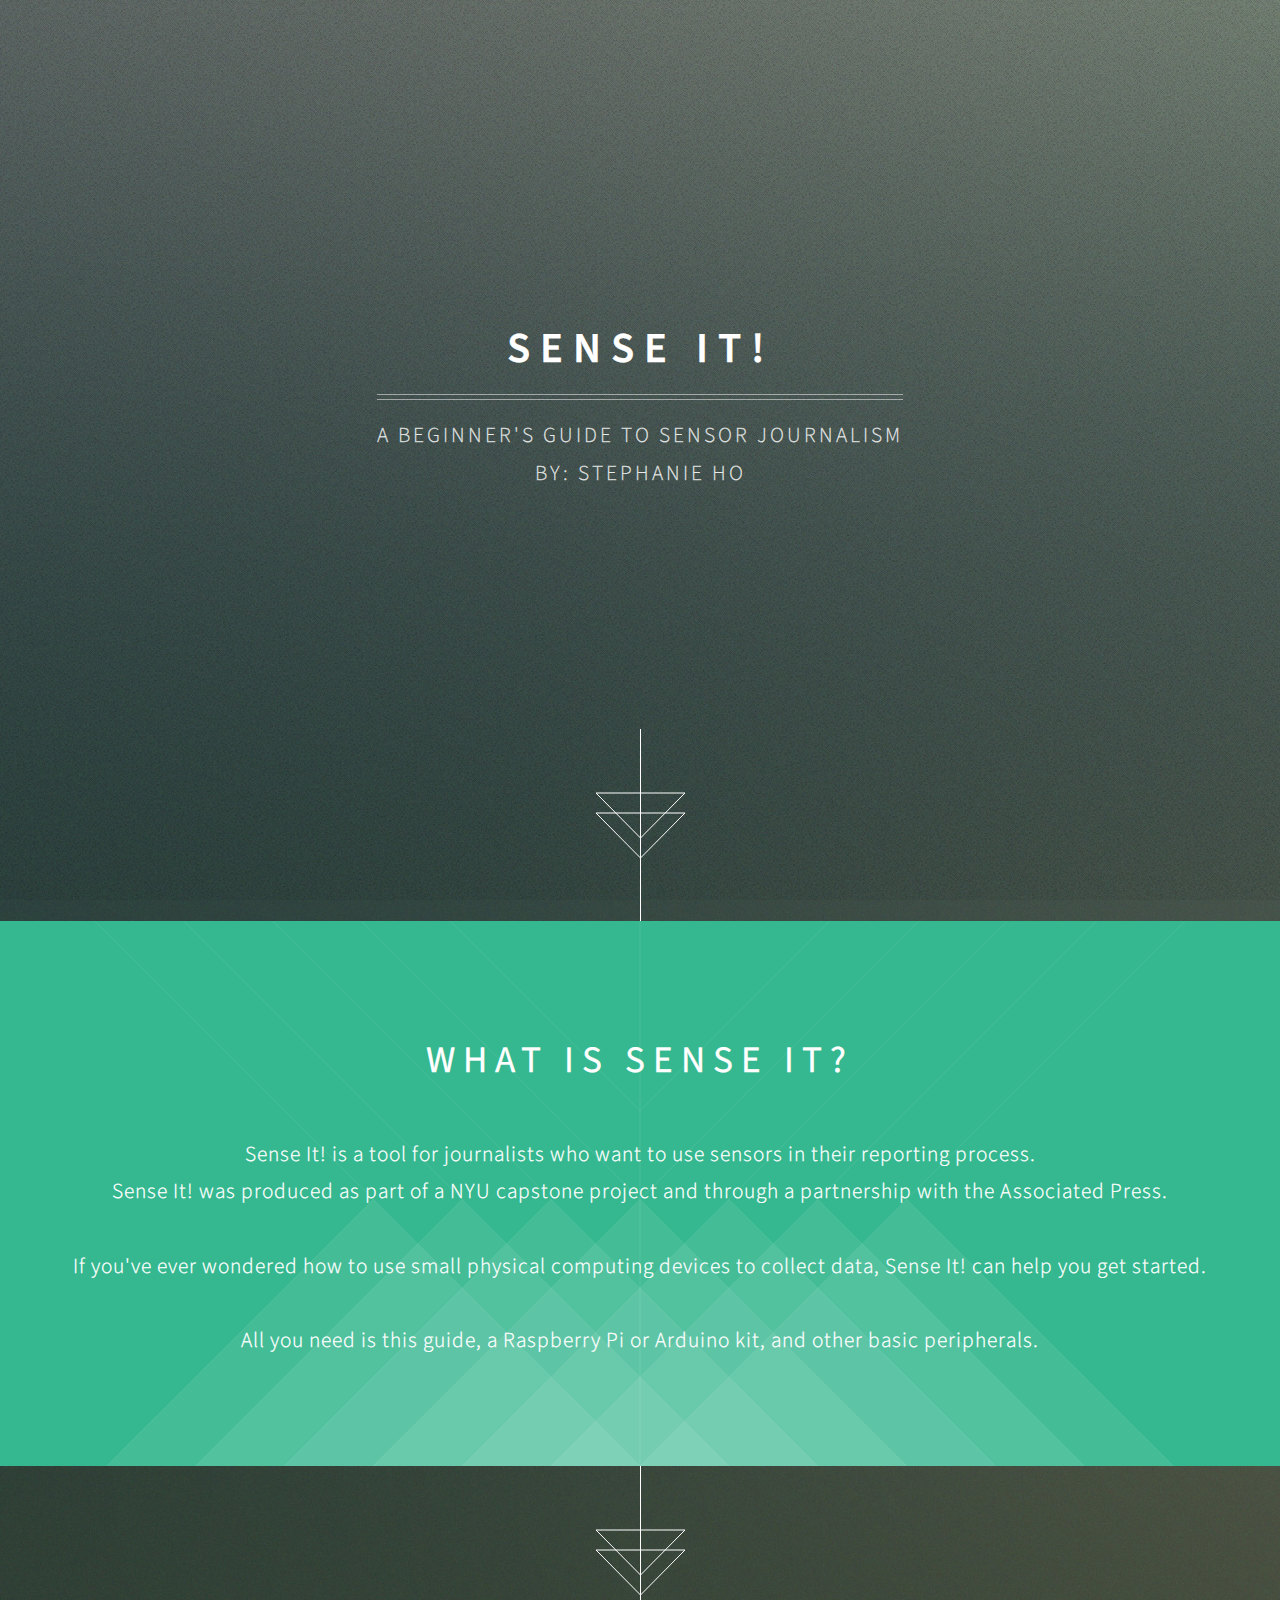
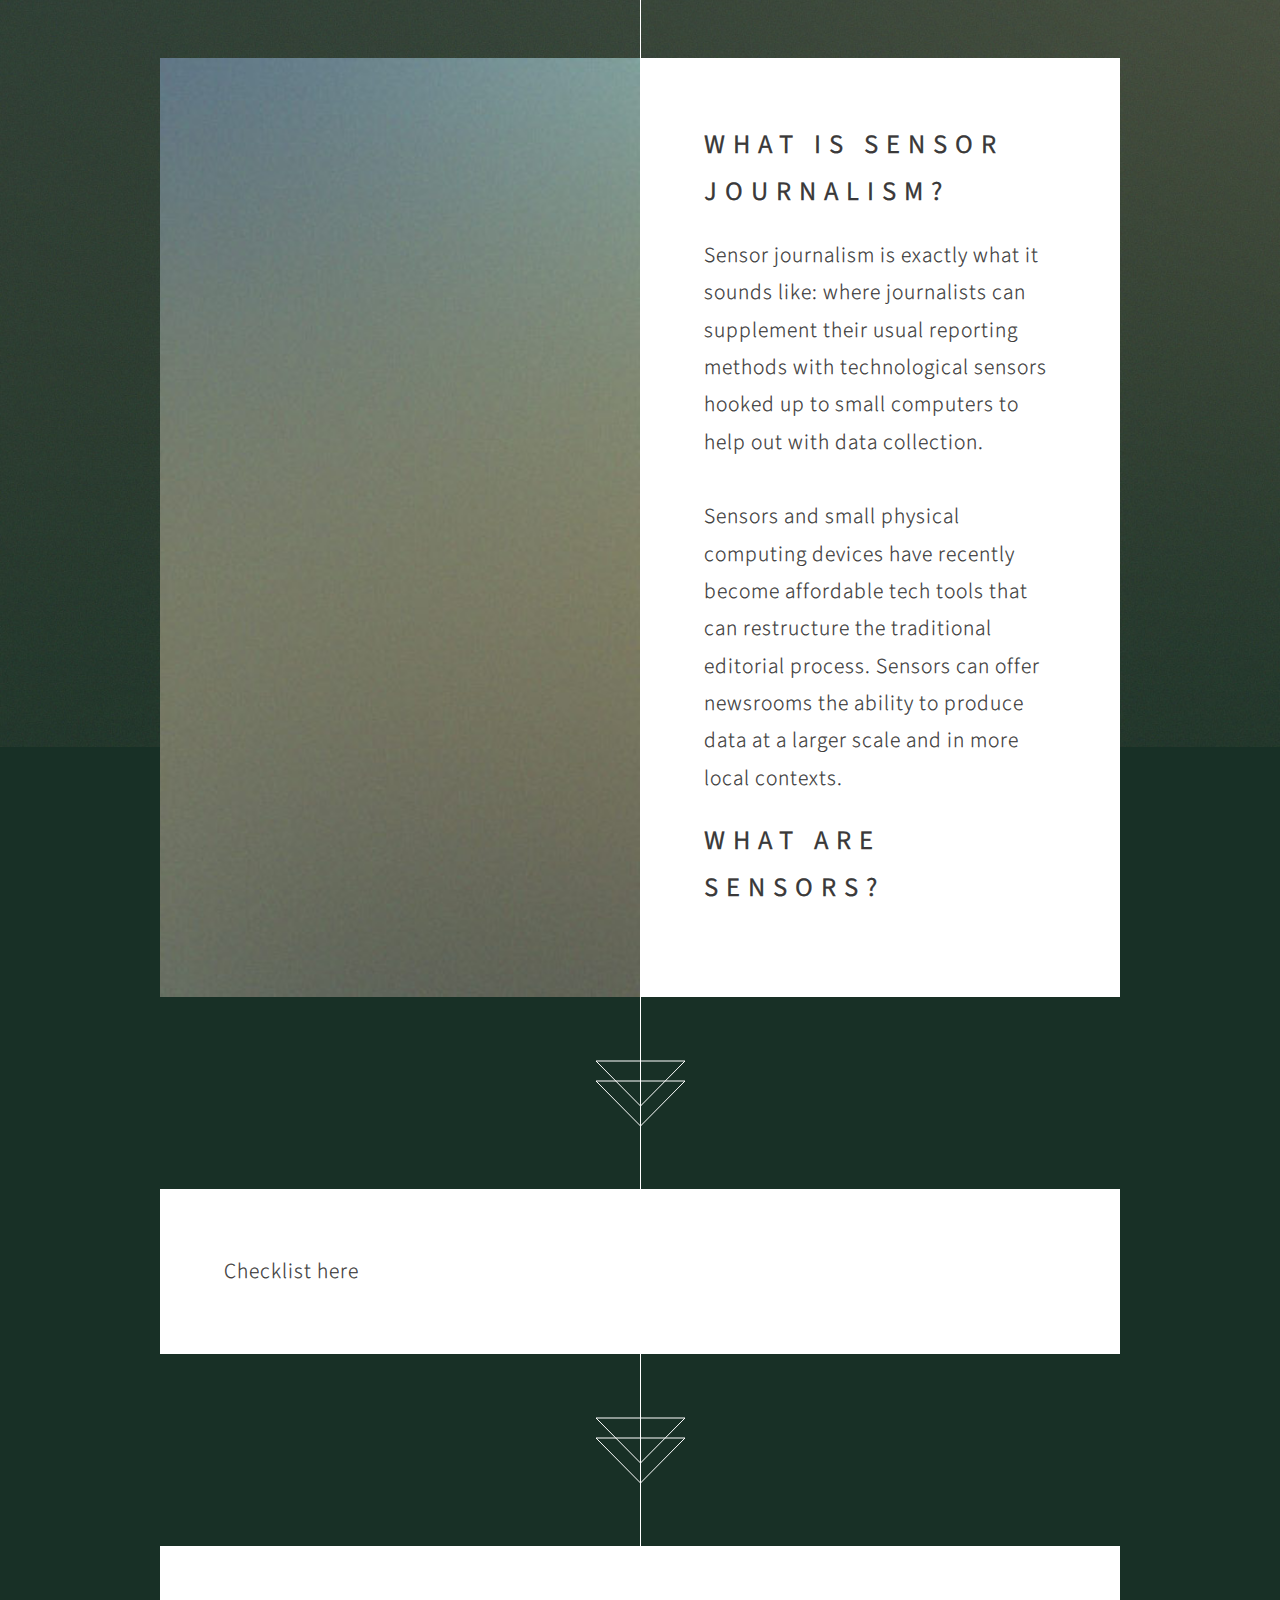
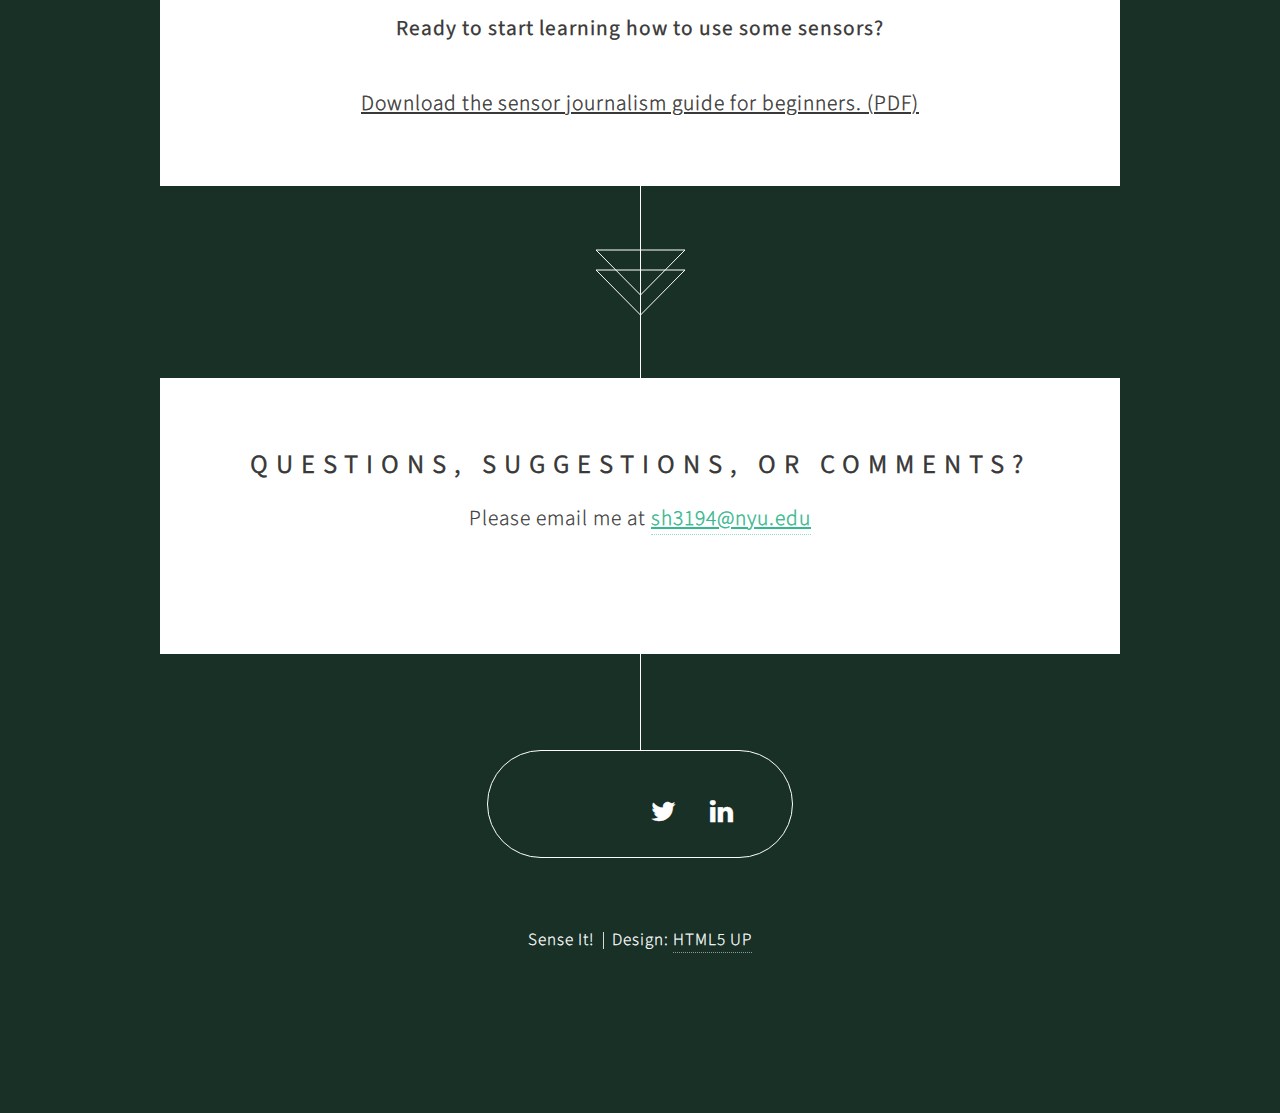
==== index.html @ c4f8ddb3 "reformatting" ====
<!DOCTYPE HTML>
<!--
	Overflow by HTML5 UP
	html5up.net | @ajlkn
	Free for personal and commercial use under the CCA 3.0 license (html5up.net/license)
-->
<html>
	<head>
		<title>Sense It!</title>
		<meta charset="utf-8" />
		<meta name="viewport" content="width=device-width, initial-scale=1" />
		<!--[if lte IE 8]><script src="assets/js/ie/html5shiv.js"></script><![endif]-->
		<link rel="stylesheet" href="assets/css/main.css" />
		<!--[if lte IE 8]><link rel="stylesheet" href="assets/css/ie8.css" /><![endif]-->
	</head>
	<body>

		<!-- Header -->
			<section id="header">
				<header>
					<h1>Sense It!</h1>
					<p>A beginner's guide to sensor journalism
						<br>
					by: Stephanie Ho</p>
				</header>
				<footer>
					<!-- <a href="#banner" class="button style2 scrolly-middle">SENSE IT.</a> -->
				</footer>
			</section>

		<!-- Banner -->
			<section id="banner">
				<header>
					<h2>What is Sense It?</h2>
				</header>
				<p>Sense It! is a tool for journalists who want to use sensors in their reporting process.
					<br>
				Sense It! was produced as part of a NYU capstone project and through a partnership with the Associated Press.
				<br><br>
				If you've ever wondered how to use small physical computing devices to collect data, Sense It! can help you get started.

				<br>
				<br>All you need is this guide, a Raspberry Pi or Arduino kit, and other basic peripherals.
				<br>
		</p>
			</section>

		<!-- sensor journalism overview -->
			<article id="first" class="container box style1 right">
				<a href="#" class="image fit"><img src="images/pic01.jpg" alt="" /></a>
				<div class="inner">
					<header>
						<h2>What is sensor journalism?</h2>
					</header>
					<p>Sensor journalism is exactly what it sounds like: where journalists can supplement their usual reporting methods with technological sensors hooked up to small computers to help out with data collection. <br>
						<br>

					Sensors and small physical computing devices have recently become affordable tech tools that can restructure the traditional editorial process. Sensors can offer newsrooms the ability to produce data at a larger scale and in more local contexts.
					<header>
						<h2>What are sensors?</h2>
					</header>


					</p>
				</div>
			</article>

			<article class="container box style3">
				Checklist here


			</article>
		<!-- Typeform quiz
			<article class="container box style3">
					<p><div class="typeform-widget" data-url="https://stephanieho2.typeform.com/to/NgLLbc" data-transparency="50" data-hide-headers=true data-hide-footer=true style="width: 100%; height: 500px;" > </div> <script> (function() { var qs,js,q,s,d=document, gi=d.getElementById, ce=d.createElement, gt=d.getElementsByTagName, id="typef_orm", b="https://embed.typeform.com/"; if(!gi.call(d,id)) { js=ce.call(d,"script"); js.id=id; js.src=b+"embed.js"; q=gt.call(d,"script")[0]; q.parentNode.insertBefore(js,q) } })() </script> <div style="font-family: Sans-Serif;font-size: 12px;color: #999;opacity: 0.5; padding-top: 5px;" > powered by <a href="https://www.typeform.com//?utm_campaign=NgLLbc&amp;utm_source=typeform.com-5136698-Basic&amp;utm_medium=typeform&amp;utm_content=typeform-embedded-poweredbytypeform&amp;utm_term=EN" style="color: #999" target="_blank">Typeform</a> </div></p>
				</div>
			</article> -->

		<!-- results -->

			<article class="container box style3">
				<section>
					<center>
					<b>Ready to start learning how to use some sensors?</b>
					<br>
					<br>
				<u>Download the sensor journalism guide for beginners. (PDF) </u></center>
			</section>

			</article>


		<!-- Portfolio 
			<article class="container box style2">
				<header>
					<h2>Magnis parturient</h2>
					<p>Justo phasellus et aenean dignissim<br />
					placerat cubilia purus lectus.</p>
				</header>
				<div class="inner gallery">
					<div class="row 0%">
						<div class="3u 12u(mobile)"><a href="images/fulls/01.jpg" class="image fit"><img src="images/thumbs/01.jpg" alt="" title="Ad infinitum" /></a></div>
						<div class="3u 12u(mobile)"><a href="images/fulls/02.jpg" class="image fit"><img src="images/thumbs/02.jpg" alt="" title="Dressed in Clarity" /></a></div>
						<div class="3u 12u(mobile)"><a href="images/fulls/03.jpg" class="image fit"><img src="images/thumbs/03.jpg" alt="" title="Raven" /></a></div>
						<div class="3u 12u(mobile)"><a href="images/fulls/04.jpg" class="image fit"><img src="images/thumbs/04.jpg" alt="" title="I'll have a cup of Disneyland, please" /></a></div>
					</div>
					<div class="row 0%">
						<div class="3u 12u(mobile)"><a href="images/fulls/05.jpg" class="image fit"><img src="images/thumbs/05.jpg" alt="" title="Cherish" /></a></div>
						<div class="3u 12u(mobile)"><a href="images/fulls/06.jpg" class="image fit"><img src="images/thumbs/06.jpg" alt="" title="Different." /></a></div>
						<div class="3u 12u(mobile)"><a href="images/fulls/07.jpg" class="image fit"><img src="images/thumbs/07.jpg" alt="" title="History was made here" /></a></div>
						<div class="3u 12u(mobile)"><a href="images/fulls/08.jpg" class="image fit"><img src="images/thumbs/08.jpg" alt="" title="People come and go and walk away" /></a></div>
					</div>
				</div>
			</article> -->

		<!-- Contact -->
			<article class="container box style3">
				<header>
					<h2>Questions, suggestions, or comments?</h2>
					<p>Please email me at <a href="mailto:sh3194@nyu.edu"><u>sh3194@nyu.edu</u></p>
				</header>
				<!-- <form method="post" action="#">
					<div class="row 50%">
						<div class="6u 12u$(mobile)"><input type="text" class="text" name="name" placeholder="Name" /></div>
						<div class="6u$ 12u$(mobile)"><input type="text" class="text" name="email" placeholder="Email" /></div>
						<div class="12u$">
							<textarea name="message" placeholder="Message"></textarea>
						</div>
						<div class="12u$">
							<ul class="actions">
								<li><input type="submit" value="Send Message" /></li>
							</ul>
						</div>
					</div>
				</form> -->
			</article>

		<!-- Generic -->
		<!--
			<article class="container box style3">
				<header>
					<h2>Generic Box</h2>
					<p>Just a generic box. Nothing to see here.</p>
				</header>
				<section>
					<header>
						<h3>Paragraph</h3>
						<p>This is a subtitle</p>
					</header>
					<p>Phasellus nisl nisl, varius id <sup>porttitor sed pellentesque</sup> ac orci. Pellentesque
					habitant <strong>strong</strong> tristique <b>bold</b> et netus <i>italic</i> malesuada <em>emphasized</em> ac turpis egestas. Morbi
					leo suscipit ut. Praesent <sub>id turpis vitae</sub> turpis pretium ultricies. Vestibulum sit
					amet risus elit.</p>
				</section>
				<section>
					<header>
						<h3>Blockquote</h3>
					</header>
					<blockquote>Fringilla nisl. Donec accumsan interdum nisi, quis tincidunt felis sagittis eget.
					tempus euismod. Vestibulum ante ipsum primis in faucibus.</blockquote>
				</section>
				<section>
					<header>
						<h3>Divider</h3>
					</header>
					<p>Donec consectetur <a href="#">vestibulum dolor et pulvinar</a>. Etiam vel felis enim, at viverra
					ligula. Ut porttitor sagittis lorem, quis eleifend nisi ornare vel. Praesent nec orci
					facilisis leo magna. Cras sit amet urna eros, id egestas urna. Quisque aliquam
					tempus euismod. Vestibulum ante ipsum primis in faucibus orci luctus et ultrices
					posuere cubilia.</p>
					<hr />
					<p>Donec consectetur vestibulum dolor et pulvinar. Etiam vel felis enim, at viverra
					ligula. Ut porttitor sagittis lorem, quis eleifend nisi ornare vel. Praesent nec orci
					facilisis leo magna. Cras sit amet urna eros, id egestas urna. Quisque aliquam
					tempus euismod. Vestibulum ante ipsum primis in faucibus orci luctus et ultrices
					posuere cubilia.</p>
				</section>
				<section>
					<header>
						<h3>Unordered List</h3>
					</header>
					<ul class="default">
						<li>Donec consectetur vestibulum dolor et pulvinar. Etiam vel felis enim, at viverra ligula. Ut porttitor sagittis lorem, quis eleifend nisi ornare vel.</li>
						<li>Donec consectetur vestibulum dolor et pulvinar. Etiam vel felis enim, at viverra ligula. Ut porttitor sagittis lorem, quis eleifend nisi ornare vel.</li>
						<li>Donec consectetur vestibulum dolor et pulvinar. Etiam vel felis enim, at viverra ligula. Ut porttitor sagittis lorem, quis eleifend nisi ornare vel.</li>
						<li>Donec consectetur vestibulum dolor et pulvinar. Etiam vel felis enim, at viverra ligula. Ut porttitor sagittis lorem, quis eleifend nisi ornare vel.</li>
					</ul>
				</section>
				<section>
					<header>
						<h3>Ordered List</h3>
					</header>
					<ol class="default">
						<li>Donec consectetur vestibulum dolor et pulvinar. Etiam vel felis enim, at viverra ligula. Ut porttitor sagittis lorem, quis eleifend nisi ornare vel.</li>
						<li>Donec consectetur vestibulum dolor et pulvinar. Etiam vel felis enim, at viverra ligula. Ut porttitor sagittis lorem, quis eleifend nisi ornare vel.</li>
						<li>Donec consectetur vestibulum dolor et pulvinar. Etiam vel felis enim, at viverra ligula. Ut porttitor sagittis lorem, quis eleifend nisi ornare vel.</li>
						<li>Donec consectetur vestibulum dolor et pulvinar. Etiam vel felis enim, at viverra ligula. Ut porttitor sagittis lorem, quis eleifend nisi ornare vel.</li>
					</ol>
				</section>
				<section>
					<header>
						<h3>Table</h3>
					</header>
					<div class="table-wrapper">
						<table class="default">
							<thead>
								<tr>
									<th>ID</th>
									<th>Name</th>
									<th>Description</th>
									<th>Price</th>
								</tr>
							</thead>
							<tbody>
								<tr>
									<td>45815</td>
									<td>Something</td>
									<td>Ut porttitor sagittis lorem quis nisi ornare.</td>
									<td>29.99</td>
								</tr>
								<tr>
									<td>24524</td>
									<td>Nothing</td>
									<td>Ut porttitor sagittis lorem quis nisi ornare.</td>
									<td>19.99</td>
								</tr>
								<tr>
									<td>45815</td>
									<td>Something</td>
									<td>Ut porttitor sagittis lorem quis nisi ornare.</td>
									<td>29.99</td>
								</tr>
								<tr>
									<td>24524</td>
									<td>Nothing</td>
									<td>Ut porttitor sagittis lorem quis nisi ornare.</td>
									<td>19.99</td>
								</tr>
							</tbody>
							<tfoot>
								<tr>
									<td colspan="3"></td>
									<td>100.00</td>
								</tr>
							</tfoot>
						</table>
					</div>
				</section>
				<section>
					<header>
						<h3>Form</h3>
					</header>
					<form method="post" action="#">
						<div class="row">
							<div class="6u">
								<input class="text" type="text" name="name" id="name" value="" placeholder="John Doe" />
							</div>
							<div class="6u">
								<input class="text" type="text" name="email" id="email" value="" placeholder="johndoe@domain.tld" />
							</div>
						</div>
						<div class="row">
							<div class="12u">
								<select name="department" id="department">
									<option value="">Choose a department</option>
									<option value="1">Manufacturing</option>
									<option value="2">Administration</option>
									<option value="3">Support</option>
								</select>
							</div>
						</div>
						<div class="row">
							<div class="12u">
								<input class="text" type="text" name="subject" id="subject" value="" placeholder="Enter your subject" />
							</div>
						</div>
						<div class="row">
							<div class="12u">
								<textarea name="message" id="message" placeholder="Enter your message"></textarea>
							</div>
						</div>
						<div class="row">
							<div class="12u">
								<ul class="actions">
									<li><input type="submit" value="Submit" /></li>
									<li><input type="reset" class="style3" value="Clear Form" /></li>
								</ul>
							</div>
						</div>
					</form>
				</section>
			</article>
		-->

		<section id="footer">
			<ul class="icons">
				<li><a href="twitter.com/realstephanieho" class="icon fa-twitter"><span class="label">Twitter</span></a></li>
				<li><a href="linkedin.com/in/stephho09" class="icon fa-linkedin"><span class="label">LinkedIn</span></a></li>
			</ul>
			<div class="copyright">
				<ul class="menu">
					<li>Sense It! </li><li>Design: <a href="http://html5up.net">HTML5 UP</a></li>
				</ul>
			</div>
		</section>

		<!-- Scripts -->
			<script src="assets/js/jquery.min.js"></script>
			<script src="assets/js/jquery.scrolly.min.js"></script>
			<script src="assets/js/jquery.poptrox.min.js"></script>
			<script src="assets/js/skel.min.js"></script>
			<script src="assets/js/util.js"></script>
			<!--[if lte IE 8]><script src="assets/js/ie/respond.min.js"></script><![endif]-->
			<script src="assets/js/main.js"></script>

	</body>
</html>
---- assets/css/main.css ----
@import url("https://fonts.googleapis.com/css?family=Source+Sans+Pro:300,300italic,400,600");
@import url("font-awesome.min.css");

/*
	Overflow by HTML5 UP
	html5up.net | @ajlkn
	Free for personal and commercial use under the CCA 3.0 license (html5up.net/license)
*/

/* Reset */

	html, body, div, span, applet, object, iframe, h1, h2, h3, h4, h5, h6, p, blockquote, pre, a, abbr, acronym, address, big, cite, code, del, dfn, em, img, ins, kbd, q, s, samp, small, strike, strong, sub, sup, tt, var, b, u, i, center, dl, dt, dd, ol, ul, li, fieldset, form, label, legend, table, caption, tbody, tfoot, thead, tr, th, td, article, aside, canvas, details, embed, figure, figcaption, footer, header, hgroup, menu, nav, output, ruby, section, summary, time, mark, audio, video {
		margin: 0;
		padding: 0;
		border: 0;
		font-size: 100%;
		font: inherit;
		vertical-align: baseline;
	}

	article, aside, details, figcaption, figure, footer, header, hgroup, menu, nav, section {
		display: block;
	}

	body {
		line-height: 1;
	}

	ol, ul {
		list-style: none;
	}

	blockquote, q {
		quotes: none;
	}

	blockquote:before, blockquote:after, q:before, q:after {
		content: '';
		content: none;
	}

	table {
		border-collapse: collapse;
		border-spacing: 0;
	}

	body {
		-webkit-text-size-adjust: none;
	}

/* Box Model */

	*, *:before, *:after {
		-moz-box-sizing: border-box;
		-webkit-box-sizing: border-box;
		box-sizing: border-box;
	}

/* Containers */

	.container {
		margin-left: auto;
		margin-right: auto;
	}

	.container.\31 25\25 {
		width: 100%;
		max-width: 1425px;
		min-width: 1140px;
	}

	.container.\37 5\25 {
		width: 855px;
	}

	.container.\35 0\25 {
		width: 570px;
	}

	.container.\32 5\25 {
		width: 285px;
	}

	.container {
		width: 1140px;
	}

	@media screen and (max-width: 1680px) {

		.container.\31 25\25 {
			width: 100%;
			max-width: 1200px;
			min-width: 960px;
		}

		.container.\37 5\25 {
			width: 720px;
		}

		.container.\35 0\25 {
			width: 480px;
		}

		.container.\32 5\25 {
			width: 240px;
		}

		.container {
			width: 960px;
		}

	}

	@media screen and (max-width: 1080px) {

		.container.\31 25\25 {
			width: 100%;
			max-width: 118.75%;
			min-width: 95%;
		}

		.container.\37 5\25 {
			width: 71.25%;
		}

		.container.\35 0\25 {
			width: 47.5%;
		}

		.container.\32 5\25 {
			width: 23.75%;
		}

		.container {
			width: 95%;
		}

	}

	@media screen and (max-width: 840px) {

		.container.\31 25\25 {
			width: 100%;
			max-width: 118.75%;
			min-width: 95%;
		}

		.container.\37 5\25 {
			width: 71.25%;
		}

		.container.\35 0\25 {
			width: 47.5%;
		}

		.container.\32 5\25 {
			width: 23.75%;
		}

		.container {
			width: 95%;
		}

	}

	@media screen and (max-width: 736px) {

		.container.\31 25\25 {
			width: 100%;
			max-width: 118.75%;
			min-width: 95%;
		}

		.container.\37 5\25 {
			width: 71.25%;
		}

		.container.\35 0\25 {
			width: 47.5%;
		}

		.container.\32 5\25 {
			width: 23.75%;
		}

		.container {
			width: 95% !important;
		}

	}

/* Grid */

	.row {
		border-bottom: solid 1px transparent;
		-moz-box-sizing: border-box;
		-webkit-box-sizing: border-box;
		box-sizing: border-box;
	}

	.row > * {
		float: left;
		-moz-box-sizing: border-box;
		-webkit-box-sizing: border-box;
		box-sizing: border-box;
	}

	.row:after, .row:before {
		content: '';
		display: block;
		clear: both;
		height: 0;
	}

	.row.uniform > * > :first-child {
		margin-top: 0;
	}

	.row.uniform > * > :last-child {
		margin-bottom: 0;
	}

	.row.\30 \25 > * {
		padding: 0px 0 0 0px;
	}

	.row.\30 \25 {
		margin: 0px 0 -1px 0px;
	}

	.row.uniform.\30 \25 > * {
		padding: 0px 0 0 0px;
	}

	.row.uniform.\30 \25 {
		margin: 0px 0 -1px 0px;
	}

	.row > * {
		padding: 40px 0 0 40px;
	}

	.row {
		margin: -40px 0 -1px -40px;
	}

	.row.uniform > * {
		padding: 40px 0 0 40px;
	}

	.row.uniform {
		margin: -40px 0 -1px -40px;
	}

	.row.\32 00\25 > * {
		padding: 80px 0 0 80px;
	}

	.row.\32 00\25 {
		margin: -80px 0 -1px -80px;
	}

	.row.uniform.\32 00\25 > * {
		padding: 80px 0 0 80px;
	}

	.row.uniform.\32 00\25 {
		margin: -80px 0 -1px -80px;
	}

	.row.\31 50\25 > * {
		padding: 60px 0 0 60px;
	}

	.row.\31 50\25 {
		margin: -60px 0 -1px -60px;
	}

	.row.uniform.\31 50\25 > * {
		padding: 60px 0 0 60px;
	}

	.row.uniform.\31 50\25 {
		margin: -60px 0 -1px -60px;
	}

	.row.\35 0\25 > * {
		padding: 20px 0 0 20px;
	}

	.row.\35 0\25 {
		margin: -20px 0 -1px -20px;
	}

	.row.uniform.\35 0\25 > * {
		padding: 20px 0 0 20px;
	}

	.row.uniform.\35 0\25 {
		margin: -20px 0 -1px -20px;
	}

	.row.\32 5\25 > * {
		padding: 10px 0 0 10px;
	}

	.row.\32 5\25 {
		margin: -10px 0 -1px -10px;
	}

	.row.uniform.\32 5\25 > * {
		padding: 10px 0 0 10px;
	}

	.row.uniform.\32 5\25 {
		margin: -10px 0 -1px -10px;
	}

	.\31 2u, .\31 2u\24 {
		width: 100%;
		clear: none;
		margin-left: 0;
	}

	.\31 1u, .\31 1u\24 {
		width: 91.6666666667%;
		clear: none;
		margin-left: 0;
	}

	.\31 0u, .\31 0u\24 {
		width: 83.3333333333%;
		clear: none;
		margin-left: 0;
	}

	.\39 u, .\39 u\24 {
		width: 75%;
		clear: none;
		margin-left: 0;
	}

	.\38 u, .\38 u\24 {
		width: 66.6666666667%;
		clear: none;
		margin-left: 0;
	}

	.\37 u, .\37 u\24 {
		width: 58.3333333333%;
		clear: none;
		margin-left: 0;
	}

	.\36 u, .\36 u\24 {
		width: 50%;
		clear: none;
		margin-left: 0;
	}

	.\35 u, .\35 u\24 {
		width: 41.6666666667%;
		clear: none;
		margin-left: 0;
	}

	.\34 u, .\34 u\24 {
		width: 33.3333333333%;
		clear: none;
		margin-left: 0;
	}

	.\33 u, .\33 u\24 {
		width: 25%;
		clear: none;
		margin-left: 0;
	}

	.\32 u, .\32 u\24 {
		width: 16.6666666667%;
		clear: none;
		margin-left: 0;
	}

	.\31 u, .\31 u\24 {
		width: 8.3333333333%;
		clear: none;
		margin-left: 0;
	}

	.\31 2u\24 + *,
	.\31 1u\24 + *,
	.\31 0u\24 + *,
	.\39 u\24 + *,
	.\38 u\24 + *,
	.\37 u\24 + *,
	.\36 u\24 + *,
	.\35 u\24 + *,
	.\34 u\24 + *,
	.\33 u\24 + *,
	.\32 u\24 + *,
	.\31 u\24 + * {
		clear: left;
	}

	.\-11u {
		margin-left: 91.66667%;
	}

	.\-10u {
		margin-left: 83.33333%;
	}

	.\-9u {
		margin-left: 75%;
	}

	.\-8u {
		margin-left: 66.66667%;
	}

	.\-7u {
		margin-left: 58.33333%;
	}

	.\-6u {
		margin-left: 50%;
	}

	.\-5u {
		margin-left: 41.66667%;
	}

	.\-4u {
		margin-left: 33.33333%;
	}

	.\-3u {
		margin-left: 25%;
	}

	.\-2u {
		margin-left: 16.66667%;
	}

	.\-1u {
		margin-left: 8.33333%;
	}

	@media screen and (max-width: 1680px) {

		.row > * {
			padding: 40px 0 0 40px;
		}

		.row {
			margin: -40px 0 -1px -40px;
		}

		.row.uniform > * {
			padding: 40px 0 0 40px;
		}

		.row.uniform {
			margin: -40px 0 -1px -40px;
		}

		.row.\32 00\25 > * {
			padding: 80px 0 0 80px;
		}

		.row.\32 00\25 {
			margin: -80px 0 -1px -80px;
		}

		.row.uniform.\32 00\25 > * {
			padding: 80px 0 0 80px;
		}

		.row.uniform.\32 00\25 {
			margin: -80px 0 -1px -80px;
		}

		.row.\31 50\25 > * {
			padding: 60px 0 0 60px;
		}

		.row.\31 50\25 {
			margin: -60px 0 -1px -60px;
		}

		.row.uniform.\31 50\25 > * {
			padding: 60px 0 0 60px;
		}

		.row.uniform.\31 50\25 {
			margin: -60px 0 -1px -60px;
		}

		.row.\35 0\25 > * {
			padding: 20px 0 0 20px;
		}

		.row.\35 0\25 {
			margin: -20px 0 -1px -20px;
		}

		.row.uniform.\35 0\25 > * {
			padding: 20px 0 0 20px;
		}

		.row.uniform.\35 0\25 {
			margin: -20px 0 -1px -20px;
		}

		.row.\32 5\25 > * {
			padding: 10px 0 0 10px;
		}

		.row.\32 5\25 {
			margin: -10px 0 -1px -10px;
		}

		.row.uniform.\32 5\25 > * {
			padding: 10px 0 0 10px;
		}

		.row.uniform.\32 5\25 {
			margin: -10px 0 -1px -10px;
		}

		.\31 2u\28wide\29, .\31 2u\24\28wide\29 {
			width: 100%;
			clear: none;
			margin-left: 0;
		}

		.\31 1u\28wide\29, .\31 1u\24\28wide\29 {
			width: 91.6666666667%;
			clear: none;
			margin-left: 0;
		}

		.\31 0u\28wide\29, .\31 0u\24\28wide\29 {
			width: 83.3333333333%;
			clear: none;
			margin-left: 0;
		}

		.\39 u\28wide\29, .\39 u\24\28wide\29 {
			width: 75%;
			clear: none;
			margin-left: 0;
		}

		.\38 u\28wide\29, .\38 u\24\28wide\29 {
			width: 66.6666666667%;
			clear: none;
			margin-left: 0;
		}

		.\37 u\28wide\29, .\37 u\24\28wide\29 {
			width: 58.3333333333%;
			clear: none;
			margin-left: 0;
		}

		.\36 u\28wide\29, .\36 u\24\28wide\29 {
			width: 50%;
			clear: none;
			margin-left: 0;
		}

		.\35 u\28wide\29, .\35 u\24\28wide\29 {
			width: 41.6666666667%;
			clear: none;
			margin-left: 0;
		}

		.\34 u\28wide\29, .\34 u\24\28wide\29 {
			width: 33.3333333333%;
			clear: none;
			margin-left: 0;
		}

		.\33 u\28wide\29, .\33 u\24\28wide\29 {
			width: 25%;
			clear: none;
			margin-left: 0;
		}

		.\32 u\28wide\29, .\32 u\24\28wide\29 {
			width: 16.6666666667%;
			clear: none;
			margin-left: 0;
		}

		.\31 u\28wide\29, .\31 u\24\28wide\29 {
			width: 8.3333333333%;
			clear: none;
			margin-left: 0;
		}

		.\31 2u\24\28wide\29 + *,
		.\31 1u\24\28wide\29 + *,
		.\31 0u\24\28wide\29 + *,
		.\39 u\24\28wide\29 + *,
		.\38 u\24\28wide\29 + *,
		.\37 u\24\28wide\29 + *,
		.\36 u\24\28wide\29 + *,
		.\35 u\24\28wide\29 + *,
		.\34 u\24\28wide\29 + *,
		.\33 u\24\28wide\29 + *,
		.\32 u\24\28wide\29 + *,
		.\31 u\24\28wide\29 + * {
			clear: left;
		}

		.\-11u\28wide\29 {
			margin-left: 91.66667%;
		}

		.\-10u\28wide\29 {
			margin-left: 83.33333%;
		}

		.\-9u\28wide\29 {
			margin-left: 75%;
		}

		.\-8u\28wide\29 {
			margin-left: 66.66667%;
		}

		.\-7u\28wide\29 {
			margin-left: 58.33333%;
		}

		.\-6u\28wide\29 {
			margin-left: 50%;
		}

		.\-5u\28wide\29 {
			margin-left: 41.66667%;
		}

		.\-4u\28wide\29 {
			margin-left: 33.33333%;
		}

		.\-3u\28wide\29 {
			margin-left: 25%;
		}

		.\-2u\28wide\29 {
			margin-left: 16.66667%;
		}

		.\-1u\28wide\29 {
			margin-left: 8.33333%;
		}

	}

	@media screen and (max-width: 1080px) {

		.row > * {
			padding: 40px 0 0 40px;
		}

		.row {
			margin: -40px 0 -1px -40px;
		}

		.row.uniform > * {
			padding: 40px 0 0 40px;
		}

		.row.uniform {
			margin: -40px 0 -1px -40px;
		}

		.row.\32 00\25 > * {
			padding: 80px 0 0 80px;
		}

		.row.\32 00\25 {
			margin: -80px 0 -1px -80px;
		}

		.row.uniform.\32 00\25 > * {
			padding: 80px 0 0 80px;
		}

		.row.uniform.\32 00\25 {
			margin: -80px 0 -1px -80px;
		}

		.row.\31 50\25 > * {
			padding: 60px 0 0 60px;
		}

		.row.\31 50\25 {
			margin: -60px 0 -1px -60px;
		}

		.row.uniform.\31 50\25 > * {
			padding: 60px 0 0 60px;
		}

		.row.uniform.\31 50\25 {
			margin: -60px 0 -1px -60px;
		}

		.row.\35 0\25 > * {
			padding: 20px 0 0 20px;
		}

		.row.\35 0\25 {
			margin: -20px 0 -1px -20px;
		}

		.row.uniform.\35 0\25 > * {
			padding: 20px 0 0 20px;
		}

		.row.uniform.\35 0\25 {
			margin: -20px 0 -1px -20px;
		}

		.row.\32 5\25 > * {
			padding: 10px 0 0 10px;
		}

		.row.\32 5\25 {
			margin: -10px 0 -1px -10px;
		}

		.row.uniform.\32 5\25 > * {
			padding: 10px 0 0 10px;
		}

		.row.uniform.\32 5\25 {
			margin: -10px 0 -1px -10px;
		}

		.\31 2u\28normal\29, .\31 2u\24\28normal\29 {
			width: 100%;
			clear: none;
			margin-left: 0;
		}

		.\31 1u\28normal\29, .\31 1u\24\28normal\29 {
			width: 91.6666666667%;
			clear: none;
			margin-left: 0;
		}

		.\31 0u\28normal\29, .\31 0u\24\28normal\29 {
			width: 83.3333333333%;
			clear: none;
			margin-left: 0;
		}

		.\39 u\28normal\29, .\39 u\24\28normal\29 {
			width: 75%;
			clear: none;
			margin-left: 0;
		}

		.\38 u\28normal\29, .\38 u\24\28normal\29 {
			width: 66.6666666667%;
			clear: none;
			margin-left: 0;
		}

		.\37 u\28normal\29, .\37 u\24\28normal\29 {
			width: 58.3333333333%;
			clear: none;
			margin-left: 0;
		}

		.\36 u\28normal\29, .\36 u\24\28normal\29 {
			width: 50%;
			clear: none;
			margin-left: 0;
		}

		.\35 u\28normal\29, .\35 u\24\28normal\29 {
			width: 41.6666666667%;
			clear: none;
			margin-left: 0;
		}

		.\34 u\28normal\29, .\34 u\24\28normal\29 {
			width: 33.3333333333%;
			clear: none;
			margin-left: 0;
		}

		.\33 u\28normal\29, .\33 u\24\28normal\29 {
			width: 25%;
			clear: none;
			margin-left: 0;
		}

		.\32 u\28normal\29, .\32 u\24\28normal\29 {
			width: 16.6666666667%;
			clear: none;
			margin-left: 0;
		}

		.\31 u\28normal\29, .\31 u\24\28normal\29 {
			width: 8.3333333333%;
			clear: none;
			margin-left: 0;
		}

		.\31 2u\24\28normal\29 + *,
		.\31 1u\24\28normal\29 + *,
		.\31 0u\24\28normal\29 + *,
		.\39 u\24\28normal\29 + *,
		.\38 u\24\28normal\29 + *,
		.\37 u\24\28normal\29 + *,
		.\36 u\24\28normal\29 + *,
		.\35 u\24\28normal\29 + *,
		.\34 u\24\28normal\29 + *,
		.\33 u\24\28normal\29 + *,
		.\32 u\24\28normal\29 + *,
		.\31 u\24\28normal\29 + * {
			clear: left;
		}

		.\-11u\28normal\29 {
			margin-left: 91.66667%;
		}

		.\-10u\28normal\29 {
			margin-left: 83.33333%;
		}

		.\-9u\28normal\29 {
			margin-left: 75%;
		}

		.\-8u\28normal\29 {
			margin-left: 66.66667%;
		}

		.\-7u\28normal\29 {
			margin-left: 58.33333%;
		}

		.\-6u\28normal\29 {
			margin-left: 50%;
		}

		.\-5u\28normal\29 {
			margin-left: 41.66667%;
		}

		.\-4u\28normal\29 {
			margin-left: 33.33333%;
		}

		.\-3u\28normal\29 {
			margin-left: 25%;
		}

		.\-2u\28normal\29 {
			margin-left: 16.66667%;
		}

		.\-1u\28normal\29 {
			margin-left: 8.33333%;
		}

	}

	@media screen and (max-width: 840px) {

		.row > * {
			padding: 30px 0 0 30px;
		}

		.row {
			margin: -30px 0 -1px -30px;
		}

		.row.uniform > * {
			padding: 30px 0 0 30px;
		}

		.row.uniform {
			margin: -30px 0 -1px -30px;
		}

		.row.\32 00\25 > * {
			padding: 60px 0 0 60px;
		}

		.row.\32 00\25 {
			margin: -60px 0 -1px -60px;
		}

		.row.uniform.\32 00\25 > * {
			padding: 60px 0 0 60px;
		}

		.row.uniform.\32 00\25 {
			margin: -60px 0 -1px -60px;
		}

		.row.\31 50\25 > * {
			padding: 45px 0 0 45px;
		}

		.row.\31 50\25 {
			margin: -45px 0 -1px -45px;
		}

		.row.uniform.\31 50\25 > * {
			padding: 45px 0 0 45px;
		}

		.row.uniform.\31 50\25 {
			margin: -45px 0 -1px -45px;
		}

		.row.\35 0\25 > * {
			padding: 15px 0 0 15px;
		}

		.row.\35 0\25 {
			margin: -15px 0 -1px -15px;
		}

		.row.uniform.\35 0\25 > * {
			padding: 15px 0 0 15px;
		}

		.row.uniform.\35 0\25 {
			margin: -15px 0 -1px -15px;
		}

		.row.\32 5\25 > * {
			padding: 7.5px 0 0 7.5px;
		}

		.row.\32 5\25 {
			margin: -7.5px 0 -1px -7.5px;
		}

		.row.uniform.\32 5\25 > * {
			padding: 7.5px 0 0 7.5px;
		}

		.row.uniform.\32 5\25 {
			margin: -7.5px 0 -1px -7.5px;
		}

		.\31 2u\28narrow\29, .\31 2u\24\28narrow\29 {
			width: 100%;
			clear: none;
			margin-left: 0;
		}

		.\31 1u\28narrow\29, .\31 1u\24\28narrow\29 {
			width: 91.6666666667%;
			clear: none;
			margin-left: 0;
		}

		.\31 0u\28narrow\29, .\31 0u\24\28narrow\29 {
			width: 83.3333333333%;
			clear: none;
			margin-left: 0;
		}

		.\39 u\28narrow\29, .\39 u\24\28narrow\29 {
			width: 75%;
			clear: none;
			margin-left: 0;
		}

		.\38 u\28narrow\29, .\38 u\24\28narrow\29 {
			width: 66.6666666667%;
			clear: none;
			margin-left: 0;
		}

		.\37 u\28narrow\29, .\37 u\24\28narrow\29 {
			width: 58.3333333333%;
			clear: none;
			margin-left: 0;
		}

		.\36 u\28narrow\29, .\36 u\24\28narrow\29 {
			width: 50%;
			clear: none;
			margin-left: 0;
		}

		.\35 u\28narrow\29, .\35 u\24\28narrow\29 {
			width: 41.6666666667%;
			clear: none;
			margin-left: 0;
		}

		.\34 u\28narrow\29, .\34 u\24\28narrow\29 {
			width: 33.3333333333%;
			clear: none;
			margin-left: 0;
		}

		.\33 u\28narrow\29, .\33 u\24\28narrow\29 {
			width: 25%;
			clear: none;
			margin-left: 0;
		}

		.\32 u\28narrow\29, .\32 u\24\28narrow\29 {
			width: 16.6666666667%;
			clear: none;
			margin-left: 0;
		}

		.\31 u\28narrow\29, .\31 u\24\28narrow\29 {
			width: 8.3333333333%;
			clear: none;
			margin-left: 0;
		}

		.\31 2u\24\28narrow\29 + *,
		.\31 1u\24\28narrow\29 + *,
		.\31 0u\24\28narrow\29 + *,
		.\39 u\24\28narrow\29 + *,
		.\38 u\24\28narrow\29 + *,
		.\37 u\24\28narrow\29 + *,
		.\36 u\24\28narrow\29 + *,
		.\35 u\24\28narrow\29 + *,
		.\34 u\24\28narrow\29 + *,
		.\33 u\24\28narrow\29 + *,
		.\32 u\24\28narrow\29 + *,
		.\31 u\24\28narrow\29 + * {
			clear: left;
		}

		.\-11u\28narrow\29 {
			margin-left: 91.66667%;
		}

		.\-10u\28narrow\29 {
			margin-left: 83.33333%;
		}

		.\-9u\28narrow\29 {
			margin-left: 75%;
		}

		.\-8u\28narrow\29 {
			margin-left: 66.66667%;
		}

		.\-7u\28narrow\29 {
			margin-left: 58.33333%;
		}

		.\-6u\28narrow\29 {
			margin-left: 50%;
		}

		.\-5u\28narrow\29 {
			margin-left: 41.66667%;
		}

		.\-4u\28narrow\29 {
			margin-left: 33.33333%;
		}

		.\-3u\28narrow\29 {
			margin-left: 25%;
		}

		.\-2u\28narrow\29 {
			margin-left: 16.66667%;
		}

		.\-1u\28narrow\29 {
			margin-left: 8.33333%;
		}

	}

	@media screen and (max-width: 736px) {

		.row > * {
			padding: 20px 0 0 20px;
		}

		.row {
			margin: -20px 0 -1px -20px;
		}

		.row.uniform > * {
			padding: 20px 0 0 20px;
		}

		.row.uniform {
			margin: -20px 0 -1px -20px;
		}

		.row.\32 00\25 > * {
			padding: 40px 0 0 40px;
		}

		.row.\32 00\25 {
			margin: -40px 0 -1px -40px;
		}

		.row.uniform.\32 00\25 > * {
			padding: 40px 0 0 40px;
		}

		.row.uniform.\32 00\25 {
			margin: -40px 0 -1px -40px;
		}

		.row.\31 50\25 > * {
			padding: 30px 0 0 30px;
		}

		.row.\31 50\25 {
			margin: -30px 0 -1px -30px;
		}

		.row.uniform.\31 50\25 > * {
			padding: 30px 0 0 30px;
		}

		.row.uniform.\31 50\25 {
			margin: -30px 0 -1px -30px;
		}

		.row.\35 0\25 > * {
			padding: 10px 0 0 10px;
		}

		.row.\35 0\25 {
			margin: -10px 0 -1px -10px;
		}

		.row.uniform.\35 0\25 > * {
			padding: 10px 0 0 10px;
		}

		.row.uniform.\35 0\25 {
			margin: -10px 0 -1px -10px;
		}

		.row.\32 5\25 > * {
			padding: 5px 0 0 5px;
		}

		.row.\32 5\25 {
			margin: -5px 0 -1px -5px;
		}

		.row.uniform.\32 5\25 > * {
			padding: 5px 0 0 5px;
		}

		.row.uniform.\32 5\25 {
			margin: -5px 0 -1px -5px;
		}

		.\31 2u\28mobile\29, .\31 2u\24\28mobile\29 {
			width: 100%;
			clear: none;
			margin-left: 0;
		}

		.\31 1u\28mobile\29, .\31 1u\24\28mobile\29 {
			width: 91.6666666667%;
			clear: none;
			margin-left: 0;
		}

		.\31 0u\28mobile\29, .\31 0u\24\28mobile\29 {
			width: 83.3333333333%;
			clear: none;
			margin-left: 0;
		}

		.\39 u\28mobile\29, .\39 u\24\28mobile\29 {
			width: 75%;
			clear: none;
			margin-left: 0;
		}

		.\38 u\28mobile\29, .\38 u\24\28mobile\29 {
			width: 66.6666666667%;
			clear: none;
			margin-left: 0;
		}

		.\37 u\28mobile\29, .\37 u\24\28mobile\29 {
			width: 58.3333333333%;
			clear: none;
			margin-left: 0;
		}

		.\36 u\28mobile\29, .\36 u\24\28mobile\29 {
			width: 50%;
			clear: none;
			margin-left: 0;
		}

		.\35 u\28mobile\29, .\35 u\24\28mobile\29 {
			width: 41.6666666667%;
			clear: none;
			margin-left: 0;
		}

		.\34 u\28mobile\29, .\34 u\24\28mobile\29 {
			width: 33.3333333333%;
			clear: none;
			margin-left: 0;
		}

		.\33 u\28mobile\29, .\33 u\24\28mobile\29 {
			width: 25%;
			clear: none;
			margin-left: 0;
		}

		.\32 u\28mobile\29, .\32 u\24\28mobile\29 {
			width: 16.6666666667%;
			clear: none;
			margin-left: 0;
		}

		.\31 u\28mobile\29, .\31 u\24\28mobile\29 {
			width: 8.3333333333%;
			clear: none;
			margin-left: 0;
		}

		.\31 2u\24\28mobile\29 + *,
		.\31 1u\24\28mobile\29 + *,
		.\31 0u\24\28mobile\29 + *,
		.\39 u\24\28mobile\29 + *,
		.\38 u\24\28mobile\29 + *,
		.\37 u\24\28mobile\29 + *,
		.\36 u\24\28mobile\29 + *,
		.\35 u\24\28mobile\29 + *,
		.\34 u\24\28mobile\29 + *,
		.\33 u\24\28mobile\29 + *,
		.\32 u\24\28mobile\29 + *,
		.\31 u\24\28mobile\29 + * {
			clear: left;
		}

		.\-11u\28mobile\29 {
			margin-left: 91.66667%;
		}

		.\-10u\28mobile\29 {
			margin-left: 83.33333%;
		}

		.\-9u\28mobile\29 {
			margin-left: 75%;
		}

		.\-8u\28mobile\29 {
			margin-left: 66.66667%;
		}

		.\-7u\28mobile\29 {
			margin-left: 58.33333%;
		}

		.\-6u\28mobile\29 {
			margin-left: 50%;
		}

		.\-5u\28mobile\29 {
			margin-left: 41.66667%;
		}

		.\-4u\28mobile\29 {
			margin-left: 33.33333%;
		}

		.\-3u\28mobile\29 {
			margin-left: 25%;
		}

		.\-2u\28mobile\29 {
			margin-left: 16.66667%;
		}

		.\-1u\28mobile\29 {
			margin-left: 8.33333%;
		}

	}

/* Basic */

	body {
		background-color: #183026;
		background-image: url("images/overlay.png"), url("../../images/bg.jpg");
		background-repeat: repeat, no-repeat;
		background-size: auto, cover;
		background-position: top left, center 0;
		background-attachment: fixed, fixed;
		font-family: 'Source Sans Pro', sans-serif;
		font-size: 18pt;
		line-height: 1.75em;
		font-weight: 300;
		letter-spacing: 1px;
		color: #3a3939;
		text-shadow: 0 0 0.5px rgba(58, 57, 57, 0.25);
		-webkit-text-stroke: 0.25px;
	}

		body.is-scroll {
			background-attachment: scroll, scroll;
			background-size: auto, 100% auto;
		}

		body.is-loading * {
			-moz-transition: none !important;
			-webkit-transition: none !important;
			-ms-transition: none !important;
			transition: none !important;
			-moz-animation: none !important;
			-webkit-animation: none !important;
			-ms-animation: none !important;
			animation: none !important;
		}

	input, textarea, select {
		font-family: 'Source Sans Pro', sans-serif;
		font-size: 18pt;
		line-height: 1.75em;
		font-weight: 300;
		letter-spacing: 1px;
		color: #3a3939;
		text-shadow: 0 0 0.5px rgba(58, 57, 57, 0.25);
		-webkit-text-stroke: 0.25px;
	}

	h1, h2, h3, h4, h5, h6 {
		font-weight: 400;
		text-transform: uppercase;
		line-height: 1.75em;
	}

	h1 a, h2 a, h3 a, h4 a, h5 a, h6 a {
		color: inherit;
		text-decoration: none;
	}

	h2 {
		font-size: 1.25em;
		letter-spacing: 8px;
	}

	h3 {
		font-size: 1em;
		letter-spacing: 5px;
	}

	strong, b {
		font-weight: 400;
	}

	em, i {
		font-style: italic;
	}

	a {
		-moz-transition: border-color 0.35s ease-in-out, color 0.35s ease-in-out;
		-webkit-transition: border-color 0.35s ease-in-out, color 0.35s ease-in-out;
		-ms-transition: border-color 0.35s ease-in-out, color 0.35s ease-in-out;
		transition: border-color 0.35s ease-in-out, color 0.35s ease-in-out;
		color: #35b88f;
		text-shadow: 0 0 0.5px rgba(53, 184, 143, 0.25);
		text-decoration: none;
		border-bottom: dotted 1px rgba(53, 184, 143, 0.5);
	}

		a:hover {
			border-bottom-color: rgba(53, 184, 143, 0);
		}

	sub {
		position: relative;
		top: 0.5em;
		font-size: 0.8em;
	}

	sup {
		position: relative;
		top: -0.5em;
		font-size: 0.8em;
	}

	hr {
		border: 0;
		border-top: solid 1px #dad9d9;
		margin: 2em 0 2em 0;
	}

	blockquote {
		border-left: solid 0.5em #eae9e9;
		padding: 1em 0 1em 2em;
		font-style: italic;
	}

	p, ul, ol, dl, table {
		margin-bottom: 1em;
	}

	header {
		margin-bottom: 1em;
	}

		header p {
			display: block;
			margin: 0.5em 0 0 0;
			padding: 0 0 1.5em 0;
		}

	/* footer {
		margin-top: 1em;
	}

	br.clear {
		clear: both;
	} */

/* Sections/Article */

	section, article {
		margin-bottom: 3em;
	}

	section > :last-child,
	article > :last-child,
	section:last-child,
	article:last-child {
		margin-bottom: 0;
	}

	.row > section, .row > article {
		margin-bottom: 0;
	}

/* Image */

	.image {
		display: inline-block;
		border: 0;
	}

		.image img {
			display: block;
			width: 100%;
		}

		.image.featured {
			display: block;
			width: 100%;
			margin: 0 0 2em 0;
		}

		.image.fit {
			display: block;
			width: 100%;
		}

		.image.left {
			float: left;
			margin: 0 2em 2em 0;
		}

		.image.centered {
			display: block;
			margin: 0 0 2em 0;
		}

			.image.centered img {
				margin: 0 auto;
				width: auto;
			}

/* List */

	ul.default {
		list-style: disc;
		padding-left: 1em;
	}

		ul.default li {
			padding-left: 1.5em;
			margin-top: 1.5em;
		}

			ul.default li:first-child {
				margin-top: 0;
			}

	ul.icons {
		cursor: default;
	}

		ul.icons li {
			display: inline-block;
		}

		ul.icons a {
			display: inline-block;
			width: 2.5em;
			height: 2.5em;
			line-height: 2.5em;
			text-align: center;
			border: 0;
		}

	ul.menu {
		cursor: default;
	}

		ul.menu li {
			display: inline-block;
			line-height: 1em;
			border-left: solid 1px #dad9d9;
			padding: 0 0 0 0.5em;
			margin: 0 0 0 0.5em;
		}

			ul.menu li:first-child {
				border-left: 0;
				padding-left: 0;
				margin-left: 0;
			}

	ul.actions {
		cursor: default;
	}

		ul.actions li {
			display: inline-block;
			margin: 0 0 0 0.5em;
		}

			ul.actions li:first-child {
				margin-left: 0;
			}

	ol.default {
		list-style: decimal;
		padding-left: 1.25em;
	}

		ol.default li {
			padding-left: 1.25em;
			margin-top: 1.5em;
		}

/* Form */

	form label {
		display: block;
		margin: 0 0 0.5em 0;
	}

	form input[type="text"],
	form input[type="email"],
	form input[type="password"],
	form select,
	form textarea {
		-moz-transition: background-color 0.35s ease-in-out;
		-webkit-transition: background-color 0.35s ease-in-out;
		-ms-transition: background-color 0.35s ease-in-out;
		transition: background-color 0.35s ease-in-out;
		-webkit-appearance: none;
		display: block;
		border: 0;
		background: #f1f1f1;
		width: 100%;
		padding: 0.75em;
	}

		form input[type="text"]:focus,
		form input[type="email"]:focus,
		form input[type="password"]:focus,
		form select:focus,
		form textarea:focus {
			background: #f8f8f8;
		}

	form input[type="text"],
	form input[type="email"],
	form input[type="password"],
	form select {
		line-height: 1em;
	}

	form textarea {
		min-height: 12em;
	}

	form .formerize-placeholder {
		color: #5a5959 !important;
	}

	form ::-webkit-input-placeholder {
		color: #5a5959 !important;
	}

	form :-moz-placeholder {
		color: #5a5959 !important;
	}

	form ::-moz-placeholder {
		color: #5a5959 !important;
	}

	form :-ms-input-placeholder {
		color: #5a5959 !important;
	}

	form ::-moz-focus-inner {
		border: 0;
	}

	form ul.actions {
		margin-bottom: 0;
		text-align: center;
	}

/* Table */

	.table-wrapper {
		width: 100%;
		overflow-x: auto;
		-webkit-overflow-scrolling: touch;
	}

	table {
		width: 100%;
	}

		table.default {
			width: 100%;
		}

			table.default tbody tr {
				border-top: solid 1px #eae9e9;
			}

				table.default tbody tr:first-child {
					border-top: 0;
				}

			table.default td {
				padding: 0.75em 1.25em 0.75em 1.25em;
			}

			table.default th {
				text-align: left;
				font-weight: 400;
				padding: 0.75em 1.25em 0.75em 1.25em;
			}

			table.default thead {
				background: #f5f5f5;
			}

/* Button */

	input[type="button"],
	input[type="submit"],
	input[type="reset"],
	button,
	.button {
		-moz-transition: background-color 0.35s ease-in-out, color 0.35s ease-in-out;
		-webkit-transition: background-color 0.35s ease-in-out, color 0.35s ease-in-out;
		-ms-transition: background-color 0.35s ease-in-out, color 0.35s ease-in-out;
		transition: background-color 0.35s ease-in-out, color 0.35s ease-in-out;
		-webkit-appearance: none;
		position: relative;
		display: inline-block;
		border: 0;
		background: #35b88f;
		color: #fff;
		text-shadow: 0 0 0.5px rgba(255, 255, 255, 0.25);
		cursor: pointer;
		text-decoration: none;
		outline: 0;
		padding: 1em 3em 1em 3em;
		text-align: center;
		border-radius: 3em;
		font-weight: 400;
	}

		input[type="button"]:hover,
		input[type="submit"]:hover,
		input[type="reset"]:hover,
		button:hover,
		.button:hover {
			background: #45c89f;
		}

		input[type="button"].style2,
		input[type="submit"].style2,
		input[type="reset"].style2,
		button.style2,
		.button.style2 {
			color: #3a3939;
			background: #fff;
			box-shadow: inset 0 0 0 1px #fff;
		}

			input[type="button"].style2:hover,
			input[type="submit"].style2:hover,
			input[type="reset"].style2:hover,
			button.style2:hover,
			.button.style2:hover {
				background: rgba(255, 255, 255, 0.1);
				color: #fff !important;
				text-shadow: 0 0 0.5px rgba(255, 255, 255, 0.25) !important;
			}

		input[type="button"].style3,
		input[type="submit"].style3,
		input[type="reset"].style3,
		button.style3,
		.button.style3 {
			background: none;
			color: #3a3939;
			box-shadow: inset 0 0 0 1px #dad9d9;
		}

			input[type="button"].style3:hover,
			input[type="submit"].style3:hover,
			input[type="reset"].style3:hover,
			button.style3:hover,
			.button.style3:hover {
				background: rgba(58, 57, 57, 0.025);
			}

/* Box */

	.box {
		position: relative;
		margin-top: 9em;
		margin-bottom: 0;
	}

		.box:after {
			content: '';
			display: block;
			position: absolute;
			top: -9em;
			left: 50%;
			height: 9em;
			border-left: solid 1px #fff;
		}

		.box:before {
			content: '';
			display: block;
			width: 90px;
			height: 66px;
			position: absolute;
			left: 50%;
			top: -4.5em;
			margin-left: -45px;
			margin-top: -33px;
			background: url("images/arrow.svg") no-repeat;
		}

		.box :last-child {
			margin-bottom: 0;
		}

		.box.style1 {
			background: #fff;
			padding: 3em;
		}

			.box.style1 .image {
				display: block;
				position: absolute;
				top: 0;
				width: 50%;
				height: 100%;
				background: #152E33;
				overflow: hidden;
			}

				.box.style1 .image img {
					position: absolute;
					top: 0;
					height: 100%;
					width: auto;
				}

			.box.style1 .inner > :last-child {
				margin: 0;
			}

			.box.style1.right .image {
				left: 0;
			}

				.box.style1.right .image img {
					right: 0;
				}

			.box.style1.right .inner {
				margin-left: 50%;
				padding-left: 3em;
			}

			.box.style1.left .image {
				right: 0;
			}

				.box.style1.left .image img {
					left: 0;
				}

			.box.style1.left .inner {
				margin-right: 50%;
				padding-right: 3em;
			}

		.box.style2 {
			text-align: center;
		}

			.box.style2 header {
				display: inline-block;
				background: #fff;
				padding: 2em 3em 2em 3em;
				margin: 0;
			}

				.box.style2 header p {
					padding: 0;
				}

			.box.style2 .inner {
				position: relative;
				padding: 40px 0 0px 0;
			}

				.box.style2 .inner:after {
					content: '';
					display: block;
					position: absolute;
					top: 0;
					left: 50%;
					height: 100%;
					border-left: solid 1px #fff;
				}

				.box.style2 .inner .row {
					position: relative;
				}

					.box.style2 .inner .row:before {
						content: '';
						display: block;
						position: absolute;
						top: 50%;
						left: 20px;
						width: calc(100% - 40px);
						border-bottom: solid 1px #fff;
					}

				.box.style2 .inner .image {
					position: relative;
					z-index: 1;
					padding: 20px;
				}

		.box.style3 {
			background: #fff;
			padding: 3em;
		}

			.box.style3 header {
				text-align: center;
			}

/* Icons */

	.icon {
		text-decoration: none;
	}

		.icon:before {
			display: inline-block;
			font-family: FontAwesome;
			font-size: 1.25em;
			text-decoration: none;
			font-style: normal;
			font-weight: normal;
			line-height: 1;
			-webkit-font-smoothing: antialiased;
			-moz-osx-font-smoothing: grayscale;
		}

		.icon > .label {
			display: none;
		}

/* Header */

	#header {
		position: relative;
		color: #fff;
		text-shadow: 0 0 0.5px rgba(255, 255, 255, 0.25);
		text-align: center;
		margin: 0;
		padding: 14em 0 14em 0;
		cursor: default;
	}

		#header header {
			display: inline-block;
			padding: 0 0 4.5em 0;
		}

			#header header h1 {
				font-weight: 600;
				font-size: 2em;
				letter-spacing: 10px;
			}

			#header header p {
				border-top: solid 1px rgba(255, 255, 255, 0.5);
				color: rgba(255, 255, 255, 0.75);
				text-shadow: 0 0 0.5px rgba(255, 255, 255, 0.1875);
				font-size: 1em;
				text-transform: uppercase;
				letter-spacing: 3px;
				padding: 0;
				margin-top: 0.35em;
			}

				#header header p:before {
					content: '';
					display: block;
					border-top: solid 1px rgba(255, 255, 255, 0.5);
					margin: 4px 0 0.8em 0;
				}

		#header footer {
			position: absolute;
			bottom: 9em;
			margin: 0;
			width: 100%;
		}

			#header footer:after {
				content: '';
				display: block;
				position: absolute;
				bottom: -9em;
				left: 50%;
				height: 9em;
				border-left: solid 1px #fff;
			}

			#header footer:before {
				content: '';
				display: block;
				width: 90px;
				height: 66px;
				position: absolute;
				left: 50%;
				bottom: -4.5em;
				margin-left: -45px;
				margin-bottom: -33px;
				background: url("images/arrow.svg") no-repeat;
			}

/* Banner */

	#banner {
		position: relative;
		color: #fff;
		text-shadow: 0 0 0.5px rgba(255, 255, 255, 0.25);
		text-align: center;
		background: #35b88f url("images/banner.svg") bottom center no-repeat;
		padding: 5em 0 5em 0;
		margin: 0;
		background-size: 125% auto;
	}

		#banner .button {
			color: #35b882;
			text-shadow: 0 0 0.5px rgba(53, 184, 130, 0.25);
		}

		#banner header {
			margin: 0 0 2em 0;
		}

			#banner header h2 {
				font-weight: 400;
				font-size: 1.75em;
				letter-spacing: 8px;
			}

		#banner p {
			margin: 0;
		}

		#banner footer {
			margin: 2em 0 0 0;
		}

		#banner a {
			color: inherit;
			border-bottom-color: rgba(255, 255, 255, 0.5);
		}

			#banner a:hover {
				border-bottom-color: rgba(255, 255, 255, 0);
			}

/* Footer */

	#footer {
		position: relative;
		color: #fff;
		text-shadow: 0 0 0.5px rgba(255, 255, 255, 0.25);
		text-align: center;
		margin: 4.5em 0 0 0;
	}

		#footer:after {
			content: '';
			display: block;
			position: absolute;
			top: -4.5em;
			left: 50%;
			height: 4.5em;
			border-left: solid 1px #fff;
		}

		#footer a {
			color: #fff;
			text-shadow: 0 0 0.5px rgba(255, 255, 255, 0.25);
			border-bottom-color: rgba(255, 255, 255, 0.5);
		}

			#footer a:hover {
				color: #35b88f;
				text-shadow: 0 0 0.5px rgba(69, 200, 159, 0.25);
				border-bottom-color: rgba(53, 184, 143, 0.5);
			}

		#footer .icons {
			padding: 0.75em 2em 0.75em 2em;
			border-radius: 3em;
			border: solid 1px #fff;
			display: inline-block;
			margin: 0 0 3em 0;
		}

		#footer .copyright {
			margin: 0 0 9em 0;
			font-size: 0.8em;
		}

/* Poptrox */

	.poptrox-popup {
		-moz-box-sizing: content-box;
		-webkit-box-sizing: content-box;
		-ms-box-sizing: content-box;
		box-sizing: content-box;
		background: #fff;
		padding-bottom: 3em;
	}

		.poptrox-popup .loader {
			width: 48px;
			height: 48px;
			background: url("images/loader.gif");
			position: absolute;
			top: 50%;
			left: 50%;
			margin: -24px 0 0 -24px;
		}

		.poptrox-popup .caption {
			position: absolute;
			bottom: 0;
			left: 0;
			background: #fff;
			width: 100%;
			height: 3em;
			line-height: 3em;
			text-align: center;
			cursor: default;
			z-index: 1;
		}

		.poptrox-popup .nav-next,
		.poptrox-popup .nav-previous {
			-moz-transition: opacity 0.5s ease-in-out;
			-webkit-transition: opacity 0.5s ease-in-out;
			-ms-transition: opacity 0.5s ease-in-out;
			transition: opacity 0.5s ease-in-out;
			position: absolute;
			top: 0;
			width: 50%;
			height: 100%;
			opacity: 0;
			cursor: pointer;
			background: rgba(0, 0, 0, 0.01);
			-webkit-tap-highlight-color: rgba(255, 255, 255, 0);
		}

			.poptrox-popup .nav-next:before,
			.poptrox-popup .nav-previous:before {
				content: '';
				position: absolute;
				width: 96px;
				height: 64px;
				background: url("images/poptrox-nav.svg");
				top: calc(50% - 1.5em);
				margin: -32px 0 0 0;
			}

		.poptrox-popup:hover .nav-next,
		.poptrox-popup:hover .nav-previous {
			opacity: 0.5;
		}

			.poptrox-popup:hover .nav-next:hover,
			.poptrox-popup:hover .nav-previous:hover {
				opacity: 1.0;
			}

		.poptrox-popup .nav-next {
			right: 0;
		}

			.poptrox-popup .nav-next:before {
				right: 0;
			}

		.poptrox-popup .nav-previous {
			left: 0;
		}

			.poptrox-popup .nav-previous:before {
				-moz-transform: scaleX(-1);
				-webkit-transform: scaleX(-1);
				-ms-transform: scaleX(-1);
				transform: scaleX(-1);
				left: 0;
				-ms-filter: "FlipH";
				filter: FlipH;
			}

		.poptrox-popup .closer {
			-moz-transition: opacity 0.5s ease-in-out;
			-webkit-transition: opacity 0.5s ease-in-out;
			-ms-transition: opacity 0.5s ease-in-out;
			transition: opacity 0.5s ease-in-out;
			position: absolute;
			top: 0;
			right: 0;
			width: 64px;
			height: 64px;
			text-indent: -9999px;
			z-index: 2;
			opacity: 0;
			-webkit-tap-highlight-color: rgba(255, 255, 255, 0);
		}

			.poptrox-popup .closer:before {
				-moz-transition: background-color 0.5s ease-in-out;
				-webkit-transition: background-color 0.5s ease-in-out;
				-ms-transition: background-color 0.5s ease-in-out;
				transition: background-color 0.5s ease-in-out;
				content: '';
				display: block;
				position: absolute;
				right: 16px;
				top: 16px;
				width: 40px;
				height: 40px;
				border-radius: 100%;
				box-shadow: inset 0 0 0 1px #fff;
				background: rgba(255, 255, 255, 0.1) url("images/poptrox-closer.svg") center center;
				color: #fff !important;
			}

		.poptrox-popup:hover .closer {
			opacity: 0.5;
		}

			.poptrox-popup:hover .closer:hover {
				opacity: 1.0;
			}

/* Wide */

	@media screen and (max-width: 1680px) {

		/* Basic */

			body, input, textarea, select {
				font-size: 16pt;
			}

	}

/* Normal */

	@media screen and (max-width: 1080px) {

		/* Banner */

			#banner {
				padding: 4em 0 4em 0;
				background-size: auto, 175% auto;
			}

	}

/* Narrow */

	@media screen and (max-width: 840px) {

		/* Basic */

			body {
				background-color: #203936;
				background-image: url("images/overlay.png"), url("../../images/bg-alt.jpg");
				background-repeat: repeat, no-repeat;
				background-size: auto, 100% auto;
				background-position: top left, top center;
				background-attachment: scroll, scroll;
				font-size: 14pt;
			}

			input, textarea, select {
				font-size: 14pt;
			}

			h1, h2, h3, h4, h5, h6 {
				line-height: 1.5em;
			}

			header p {
				margin: 0.25em 0 0 0;
				padding: 0 0 0.5em 0;
			}

		/* Box */

			.box {
				position: relative;
			}

				.box section {
					margin: 0 0 2em 0;
				}

				.box.style1 {
					padding: 2.5em 2em 2.5em 2em;
				}

					.box.style1.right .inner {
						padding-left: 2em;
					}

					.box.style1.left .inner {
						padding-right: 2em;
					}

				.box.style2 header {
					padding: 2em;
				}

				.box.style2 .inner {
					position: relative;
					padding: 30px 0 0 0;
				}

				.box.style3 {
					padding: 2.5em 2em 2.5em 2em;
				}

		/* Banner */

			#banner {
				padding: 3.5em;
				background-size: 200% auto;
			}

				#banner br {
					display: none;
				}

	}

/* Mobile */

	@media screen and (max-width: 736px) {

		/* Basic */

			* {
				text-shadow: none !important;
			}

			body, input, textarea, select {
				line-height: 1.5em;
				font-size: 12pt;
				letter-spacing: 0;
			}

			h2, h3, h4, h5, h6 {
				font-size: 1em;
			}

			h2 {
				font-size: 1.25em;
				letter-spacing: 4px;
			}

		/* List */

			ul.default li {
				padding-left: 0.5em;
			}

			ul.icons a {
				width: 2em;
				height: 2em;
				line-height: 2em;
			}

			ul.menu li {
				display: block;
				padding: 0;
				border: 0;
				margin: 1em 0 0 0;
			}

				ul.menu li:first-child {
					margin-top: 0;
				}

			ul.actions li {
				display: block;
				margin: 1em 0 0 0;
			}

				ul.actions li:first-child {
					margin-top: 0;
				}

			ol.default li {
				padding-left: 0.25em;
			}

		/* Button */

			input[type="button"],
			input[type="submit"],
			input[type="reset"],
			button,
			.button {
				padding: 0.75em 0 0.75em 0;
				width: 100%;
				max-width: 320px;
			}

		/* Box */

			.box {
				margin-top: 4.5em;
			}

				.box:after {
					top: -4.5em;
					height: 4.5em;
				}

				.box:before {
					width: 45px;
					height: 33px;
					top: -2.25em;
					margin-left: -22.5px;
					margin-top: -16.5px;
					background-size: 45px 33px;
				}

				.box.style1 {
					padding: 0;
					text-align: center;
				}

					.box.style1 .image {
						position: relative !important;
						left: 0 !important;
						width: 100% !important;
						height: auto !important;
					}

						.box.style1 .image img {
							position: relative;
							height: auto;
							width: 100%;
						}

					.box.style1 .inner {
						margin: 0 !important;
						padding: 2em 1.25em 2em 1.25em !important;
					}

				.box.style2 .inner .row:before {
					display: none;
				}

				.box.style2 .inner .image {
					padding: 0;
					max-width: 250px;
					margin: 0 auto 20px auto;
				}

				.box.style3 {
					padding: 2em 1.25em 2em 1.25em;
				}

		/* Header */

			#header {
				padding: 6em 0 6em 0;
			}

				#header header {
					padding-left: 2em;
					padding-right: 2em;
				}

					#header header h1 {
						font-size: 1.75em;
						letter-spacing: 6px;
					}

				#header footer {
					bottom: 4.5em;
					padding: 0 2em 0 2em;
				}

					#header footer:after {
						bottom: -4.5em;
						left: 50%;
						height: 4.5em;
					}

					#header footer:before {
						width: 45px;
						height: 33px;
						bottom: -2.25em;
						margin-left: -22.5px;
						margin-bottom: -16.5px;
						background-size: 45px 33px;
					}

		/* Banner */

			#banner {
				padding: 3em 2em 3em 2em;
				background-size: auto 150%;
			}

				#banner header {
					margin: 0 0 1em 0;
				}

					#banner header h2 {
						font-size: 1.5em;
						letter-spacing: 6px;
					}

		/* Footer */

			#footer .icons {
				padding: 0.5em 1.25em 0.5em 1.25em;
			}

			#footer .copyright {
				font-size: 1em;
				margin: 0 0 4em 0;
			}

		/* Poptrox */

			.poptrox-popup .nav-next,
			.poptrox-popup .nav-previous {
				opacity: 1.0;
			}

				.poptrox-popup .nav-next:before,
				.poptrox-popup .nav-previous:before {
					display: none;
				}

			.poptrox-popup .closer {
				opacity: 0.5;
			}

	}
---- assets/css/ie8.css ----
/*
	Overflow by HTML5 UP
	html5up.net | @ajlkn
	Free for personal and commercial use under the CCA 3.0 license (html5up.net/license)
*/

/* Basic */

	body {
		background-image: url("../../images/bg.jpg");
		background-repeat: no-repeat;
		background-size: cover;
		background-position: auto;
		background-attachment: scroll;
		-ms-behavior: url("assets/js/ie/backgroundsize.min.htc");
	}

/* Section/Article */

	section > .last-child,
	article > .last-child,
	section.last-child,
	article.last-child {
		margin-bottom: 0;
	}

/* Button */

	input[type="button"],
	input[type="submit"],
	input[type="reset"],
	button,
	.button {
		position: relative;
		-ms-behavior: url("assets/js/ie/PIE.htc");
	}

		input[type="button"].style2:hover,
		input[type="submit"].style2:hover,
		input[type="reset"].style2:hover,
		button.style2:hover,
		.button.style2:hover {
			color: #35b88f !important;
		}

		input[type="button"].style3,
		input[type="submit"].style3,
		input[type="reset"].style3,
		button.style3,
		.button.style3 {
			background: #fefefe;
			border: solid 1px #dad9d9;
		}

/* Footer */

	#footer .icons {
		position: relative;
		-ms-behavior: url("assets/js/ie/PIE.htc");
	}

/* Header */

	#header header p {
		border-top: solid 1px #888;
	}
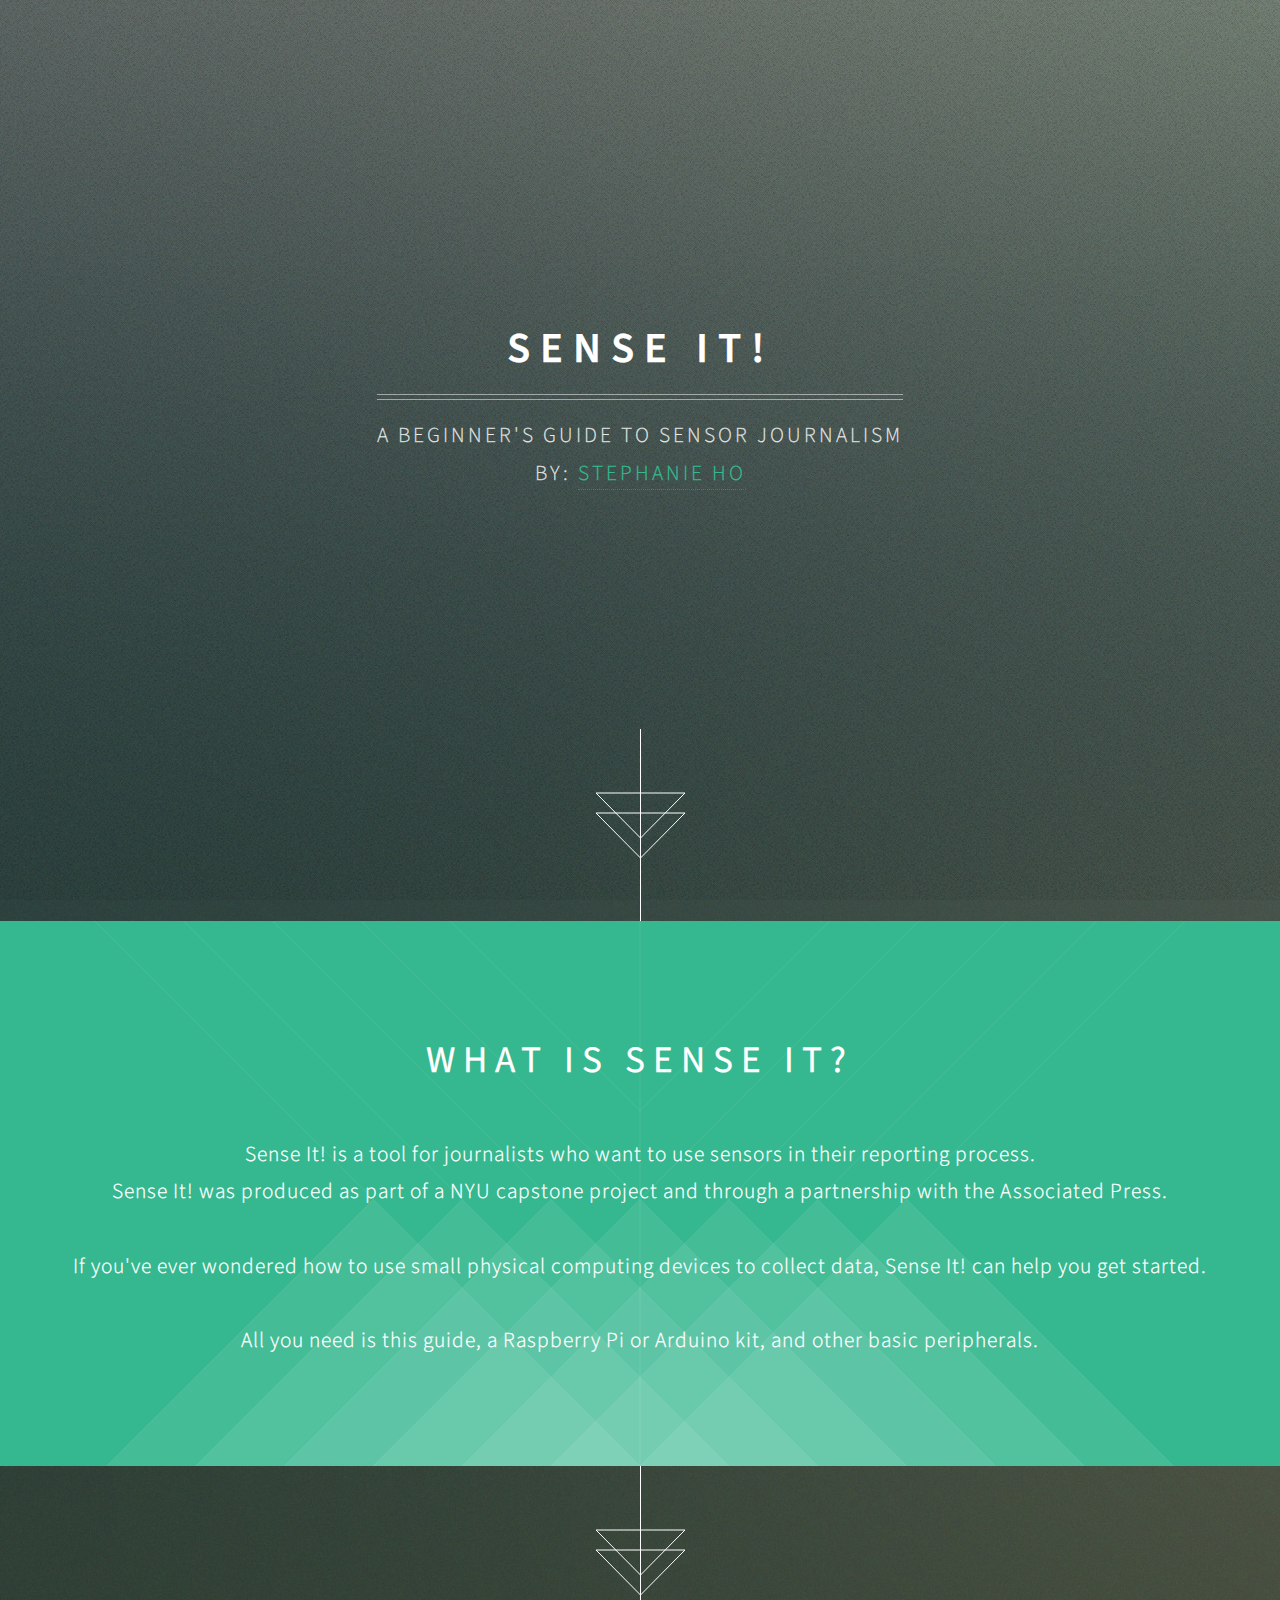
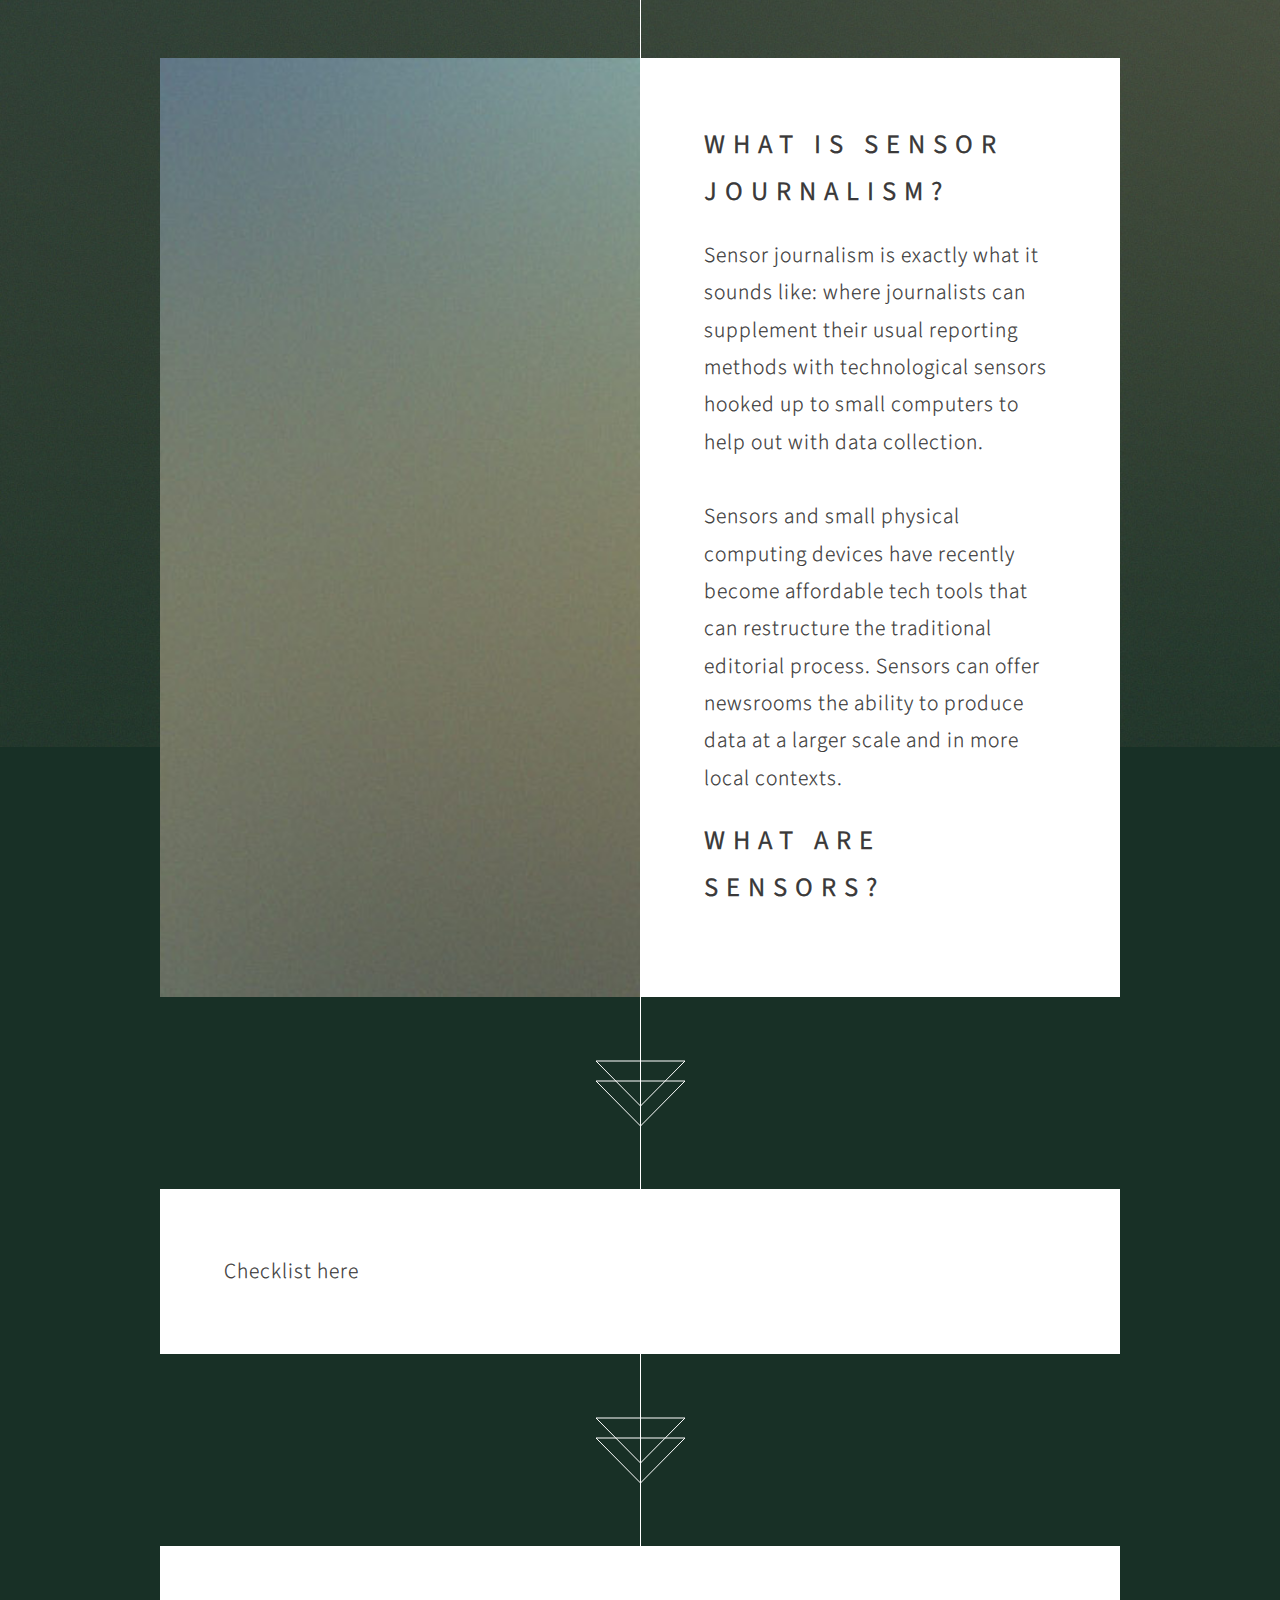
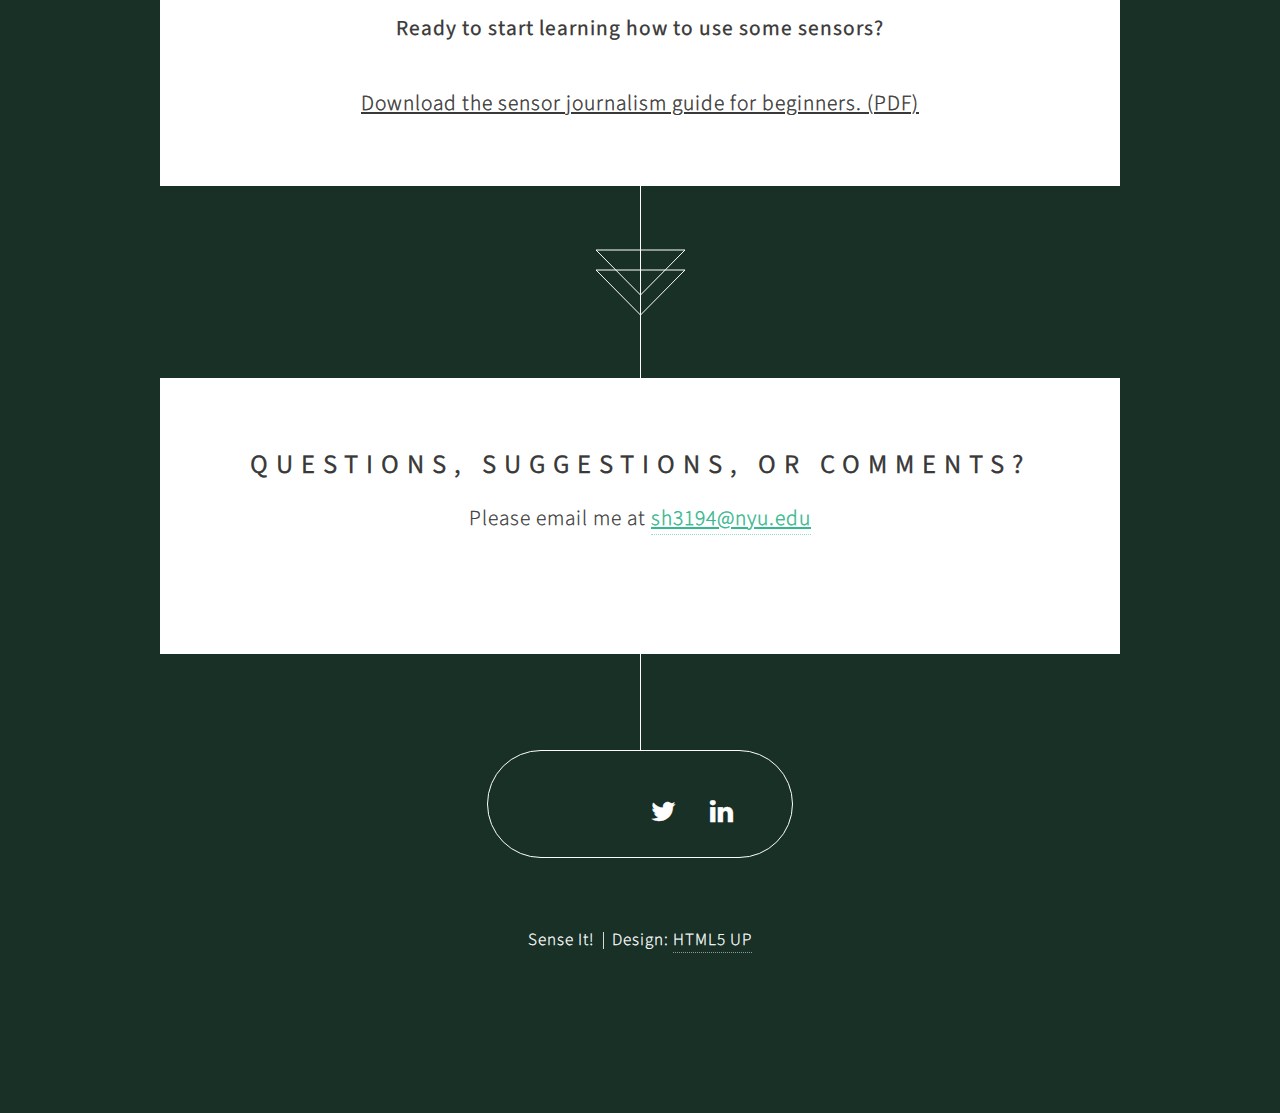
==== commit c850514f: "more edits" ====
--- a/index.html
+++ b/index.html
@@ -21,7 +21,7 @@
 					<h1>Sense It!</h1>
 					<p>A beginner's guide to sensor journalism
 						<br>
-					by: Stephanie Ho</p>
+					by: <a href="about.html">Stephanie Ho</a></p>
 				</header>
 				<footer>
 					<!-- <a href="#banner" class="button style2 scrolly-middle">SENSE IT.</a> -->
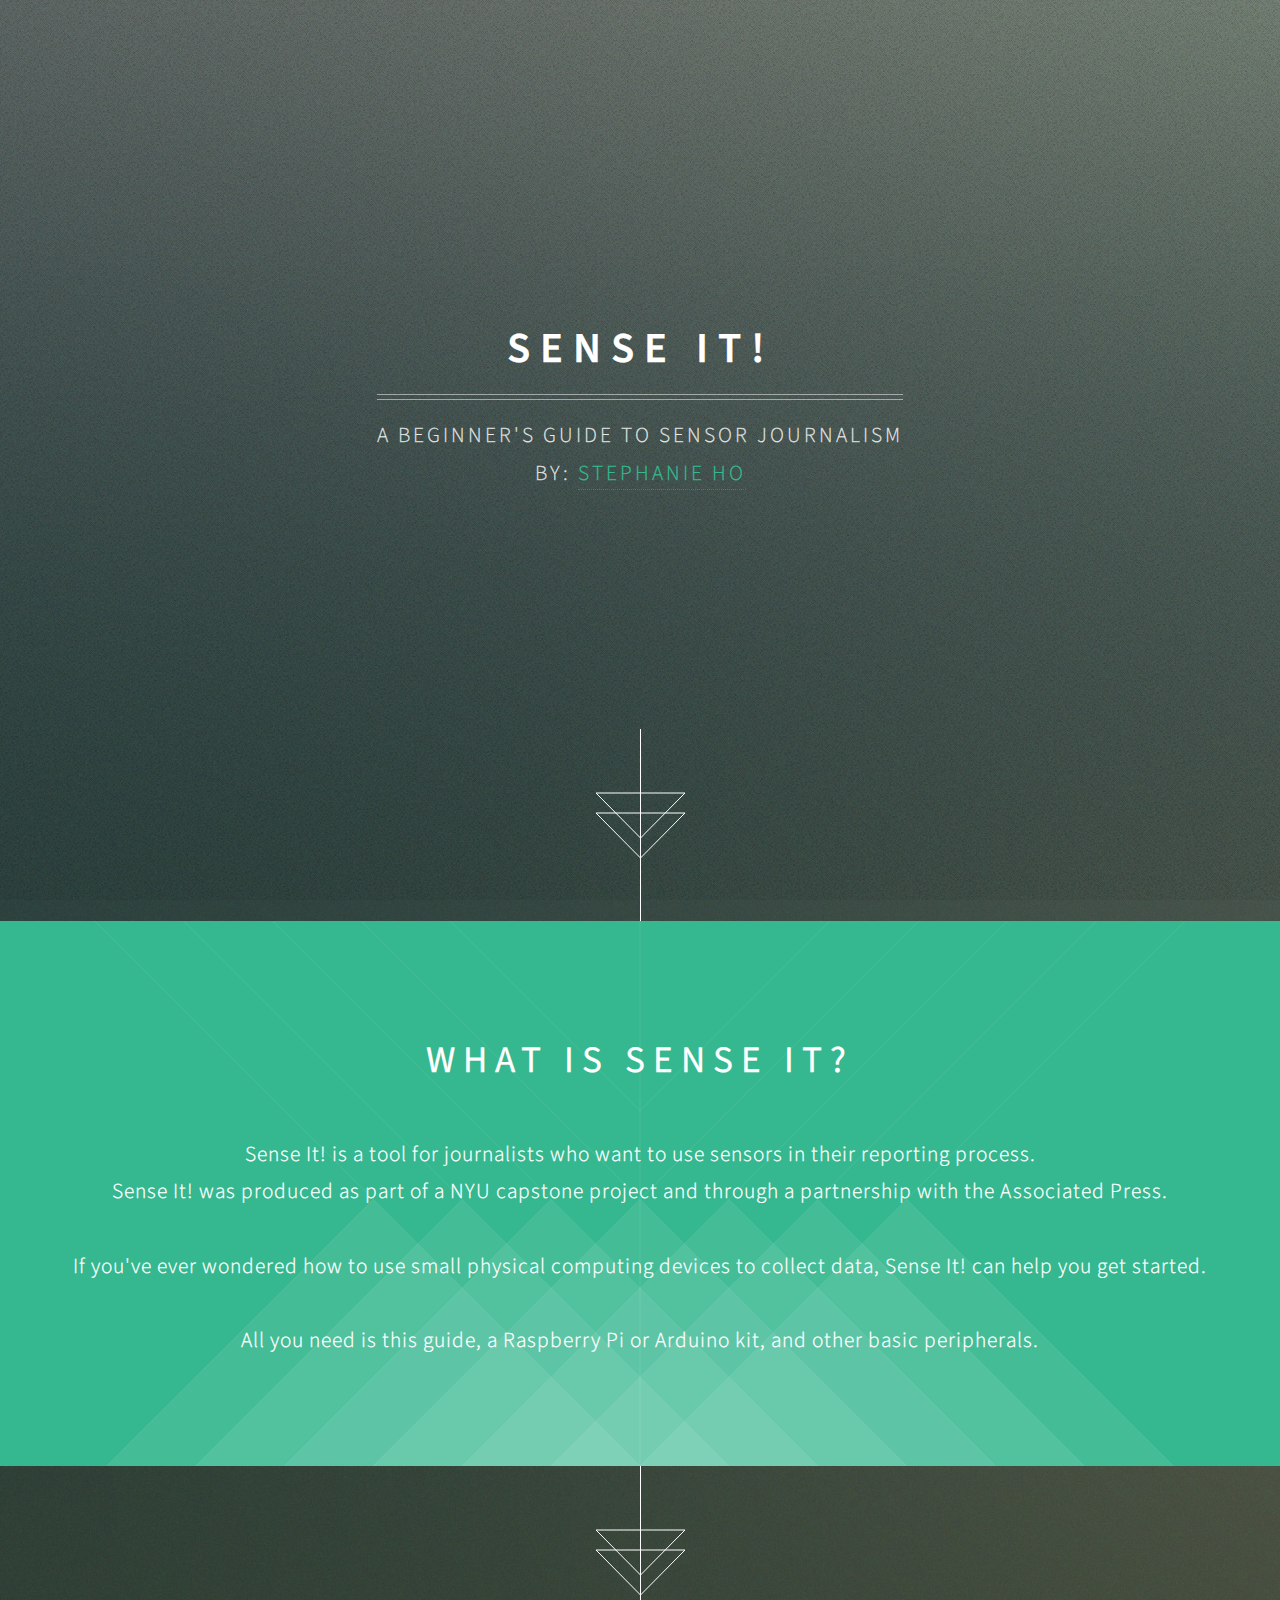
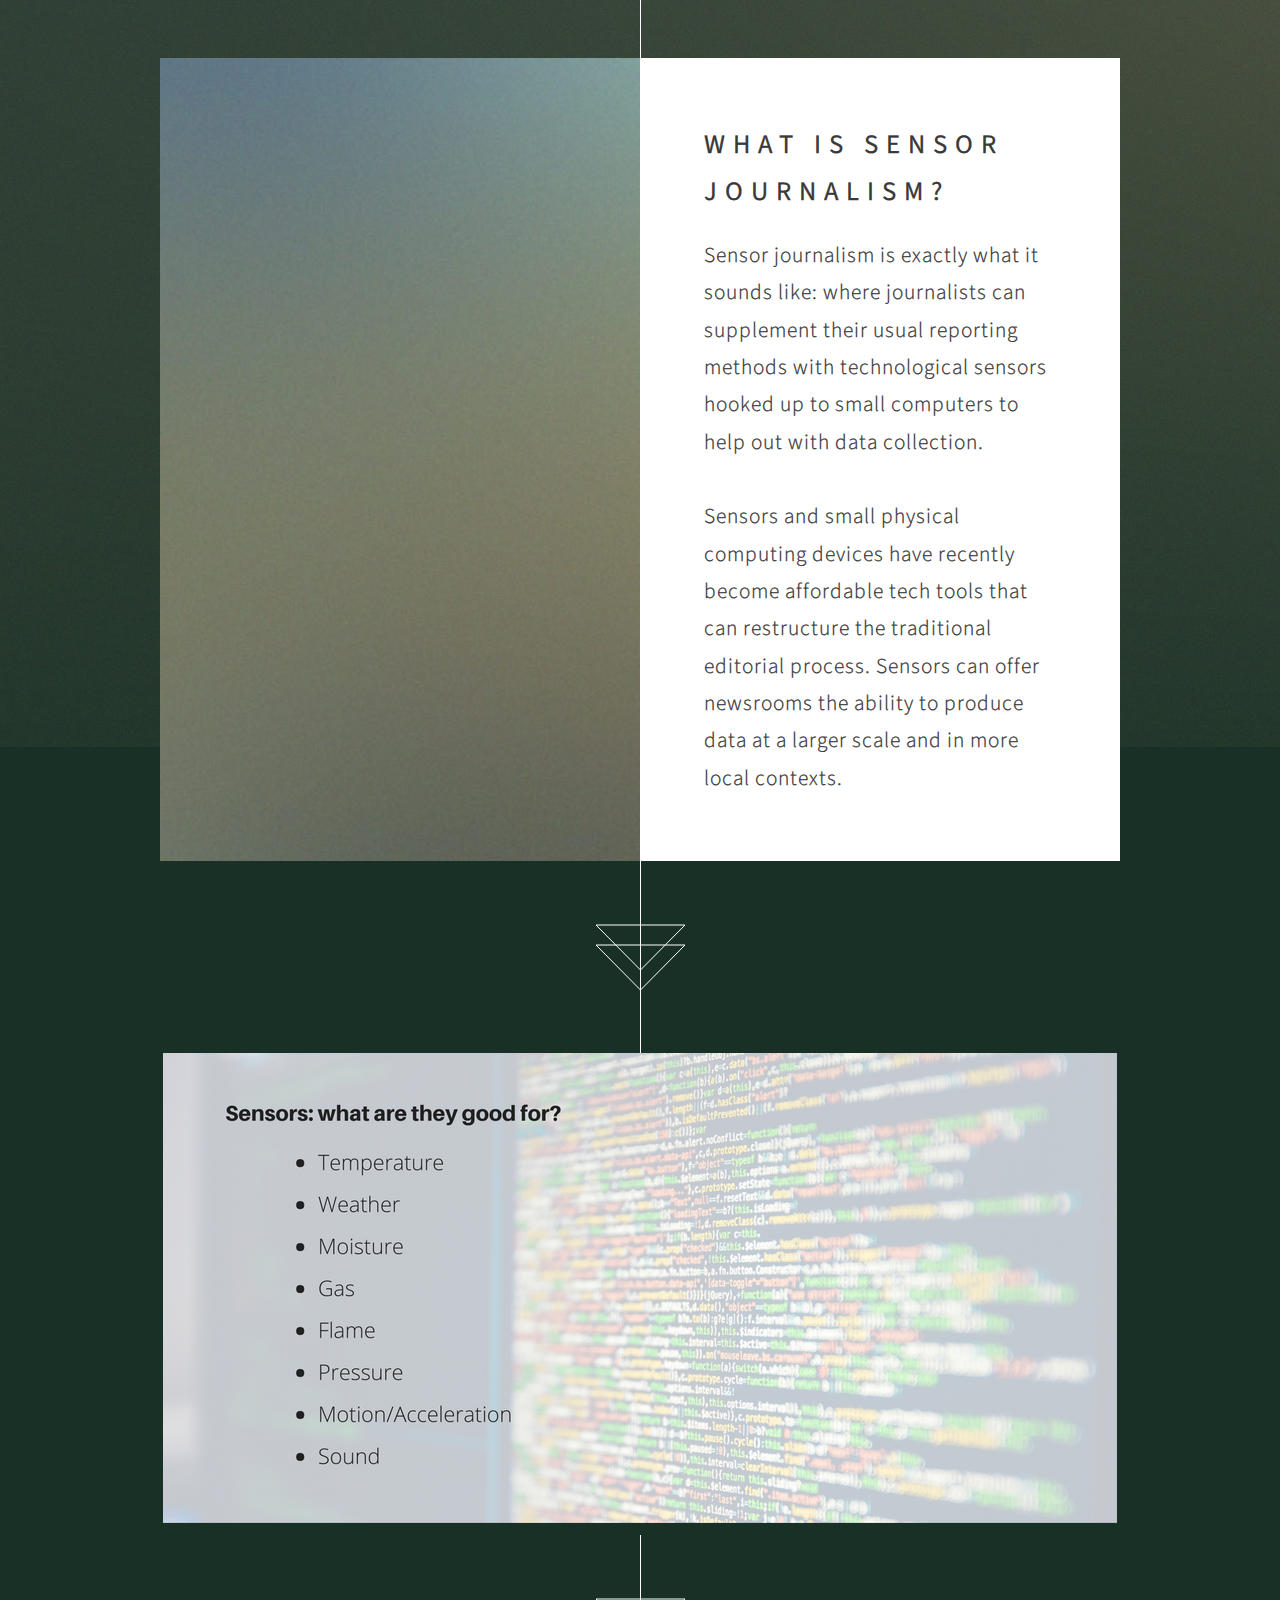
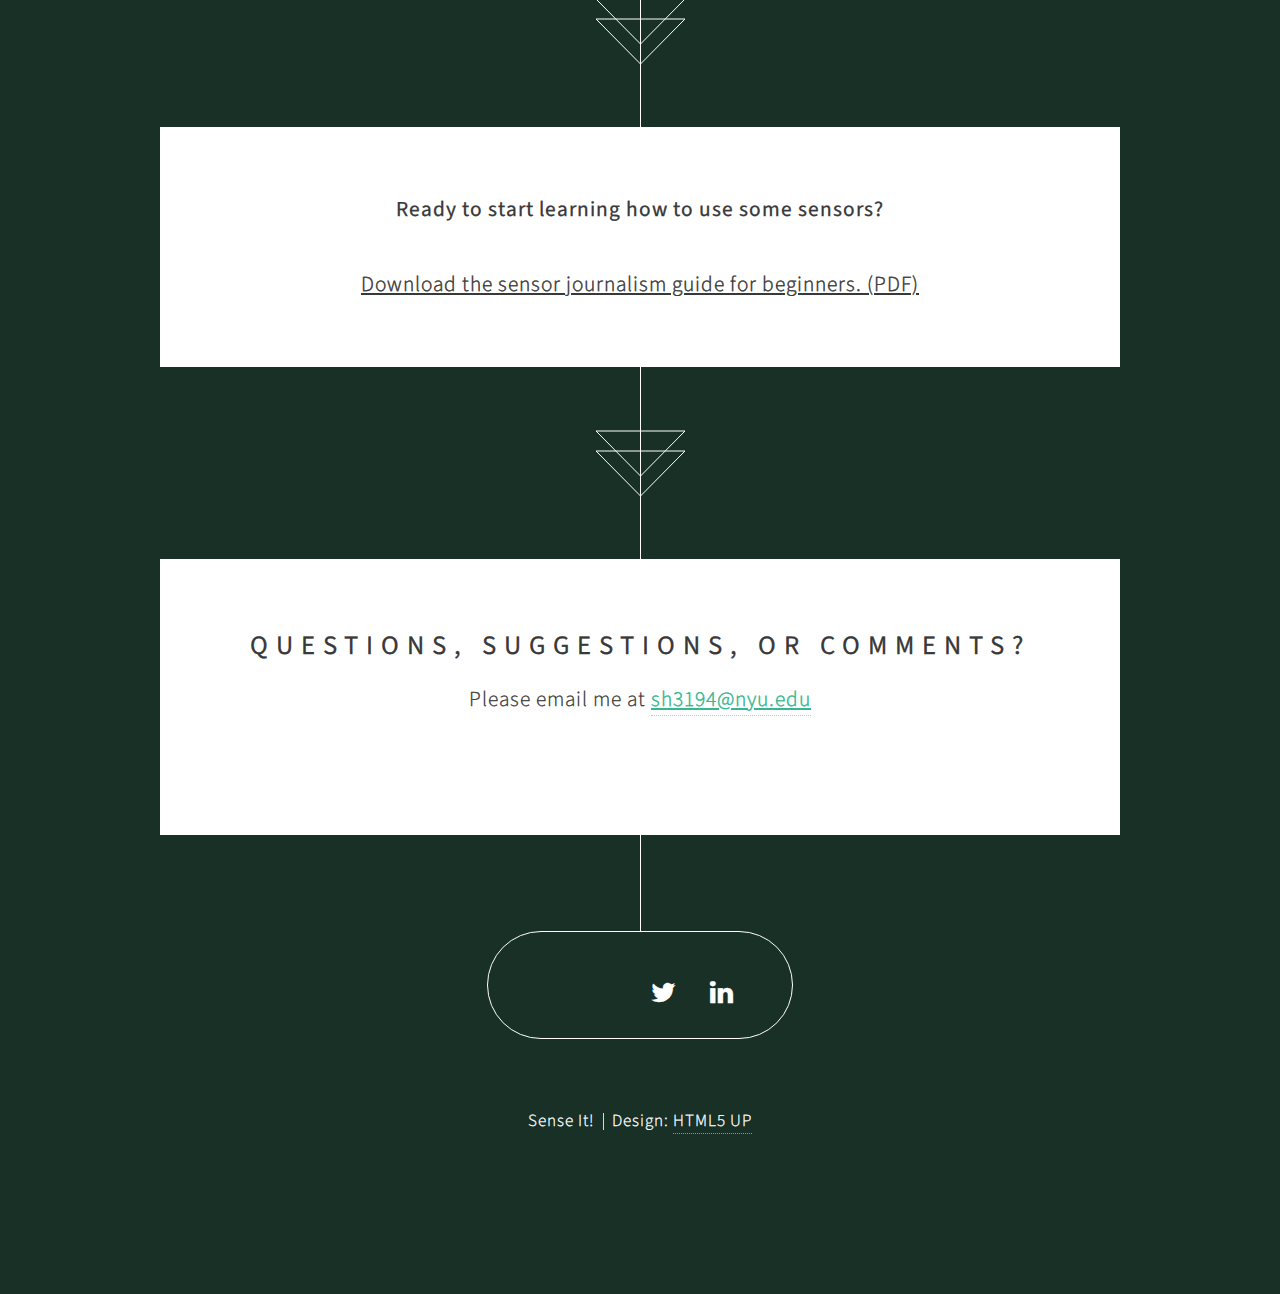
==== commit c907ea47: "added image, removed section" ====
--- a/index.html
+++ b/index.html
@@ -56,17 +56,13 @@
 						<br>
 
 					Sensors and small physical computing devices have recently become affordable tech tools that can restructure the traditional editorial process. Sensors can offer newsrooms the ability to produce data at a larger scale and in more local contexts.
-					<header>
-						<h2>What are sensors?</h2>
-					</header>
-
 
 					</p>
 				</div>
 			</article>
 
-			<article class="container box style3">
-				Checklist here
+			<article class="container box style2">
+				<img src="images/checklist.png" align="center" padding="0">
 
 
 			</article>
@@ -294,8 +290,8 @@
 
 		<section id="footer">
 			<ul class="icons">
-				<li><a href="twitter.com/realstephanieho" class="icon fa-twitter"><span class="label">Twitter</span></a></li>
-				<li><a href="linkedin.com/in/stephho09" class="icon fa-linkedin"><span class="label">LinkedIn</span></a></li>
+				<li><a href="http://www.twitter.com/realstephanieho" class="icon fa-twitter"><span class="label">Twitter</span></a></li>
+				<li><a href="http://www.linkedin.com/in/stephho09" class="icon fa-linkedin"><span class="label">LinkedIn</span></a></li>
 			</ul>
 			<div class="copyright">
 				<ul class="menu">
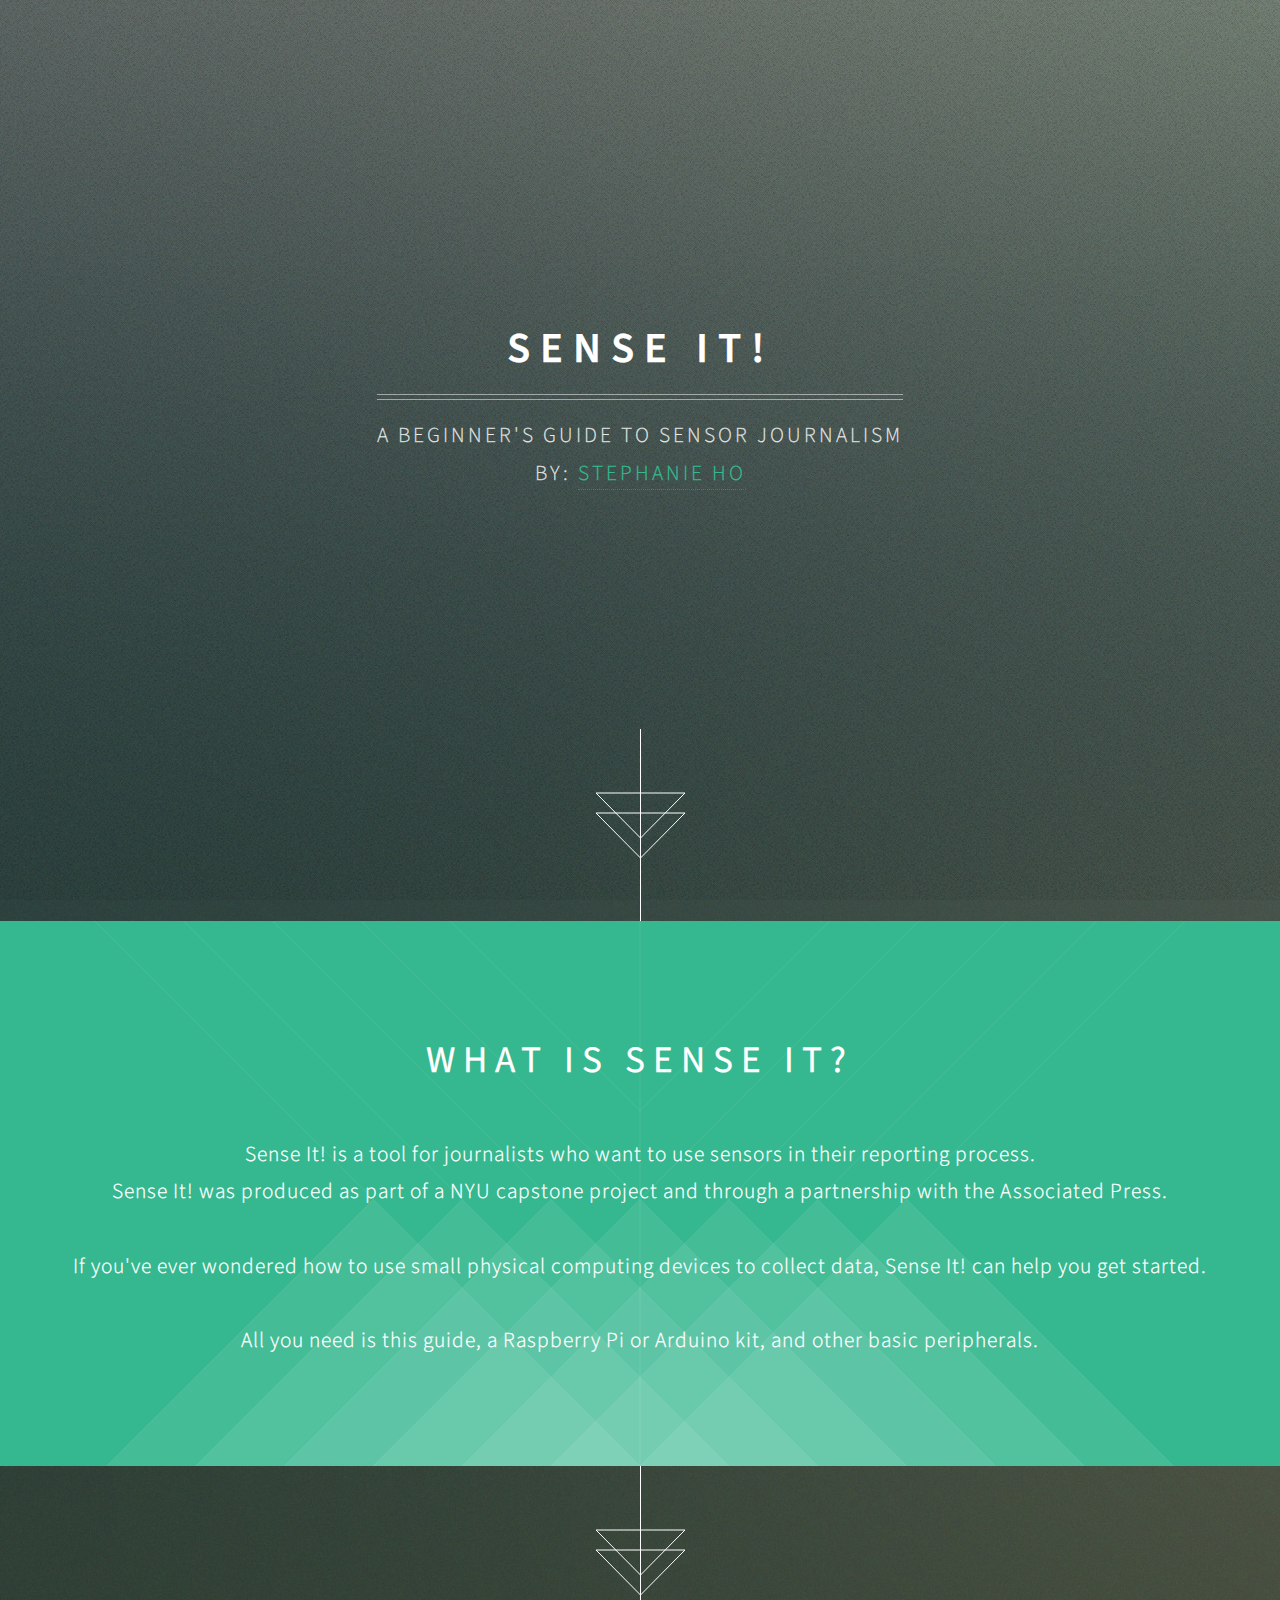
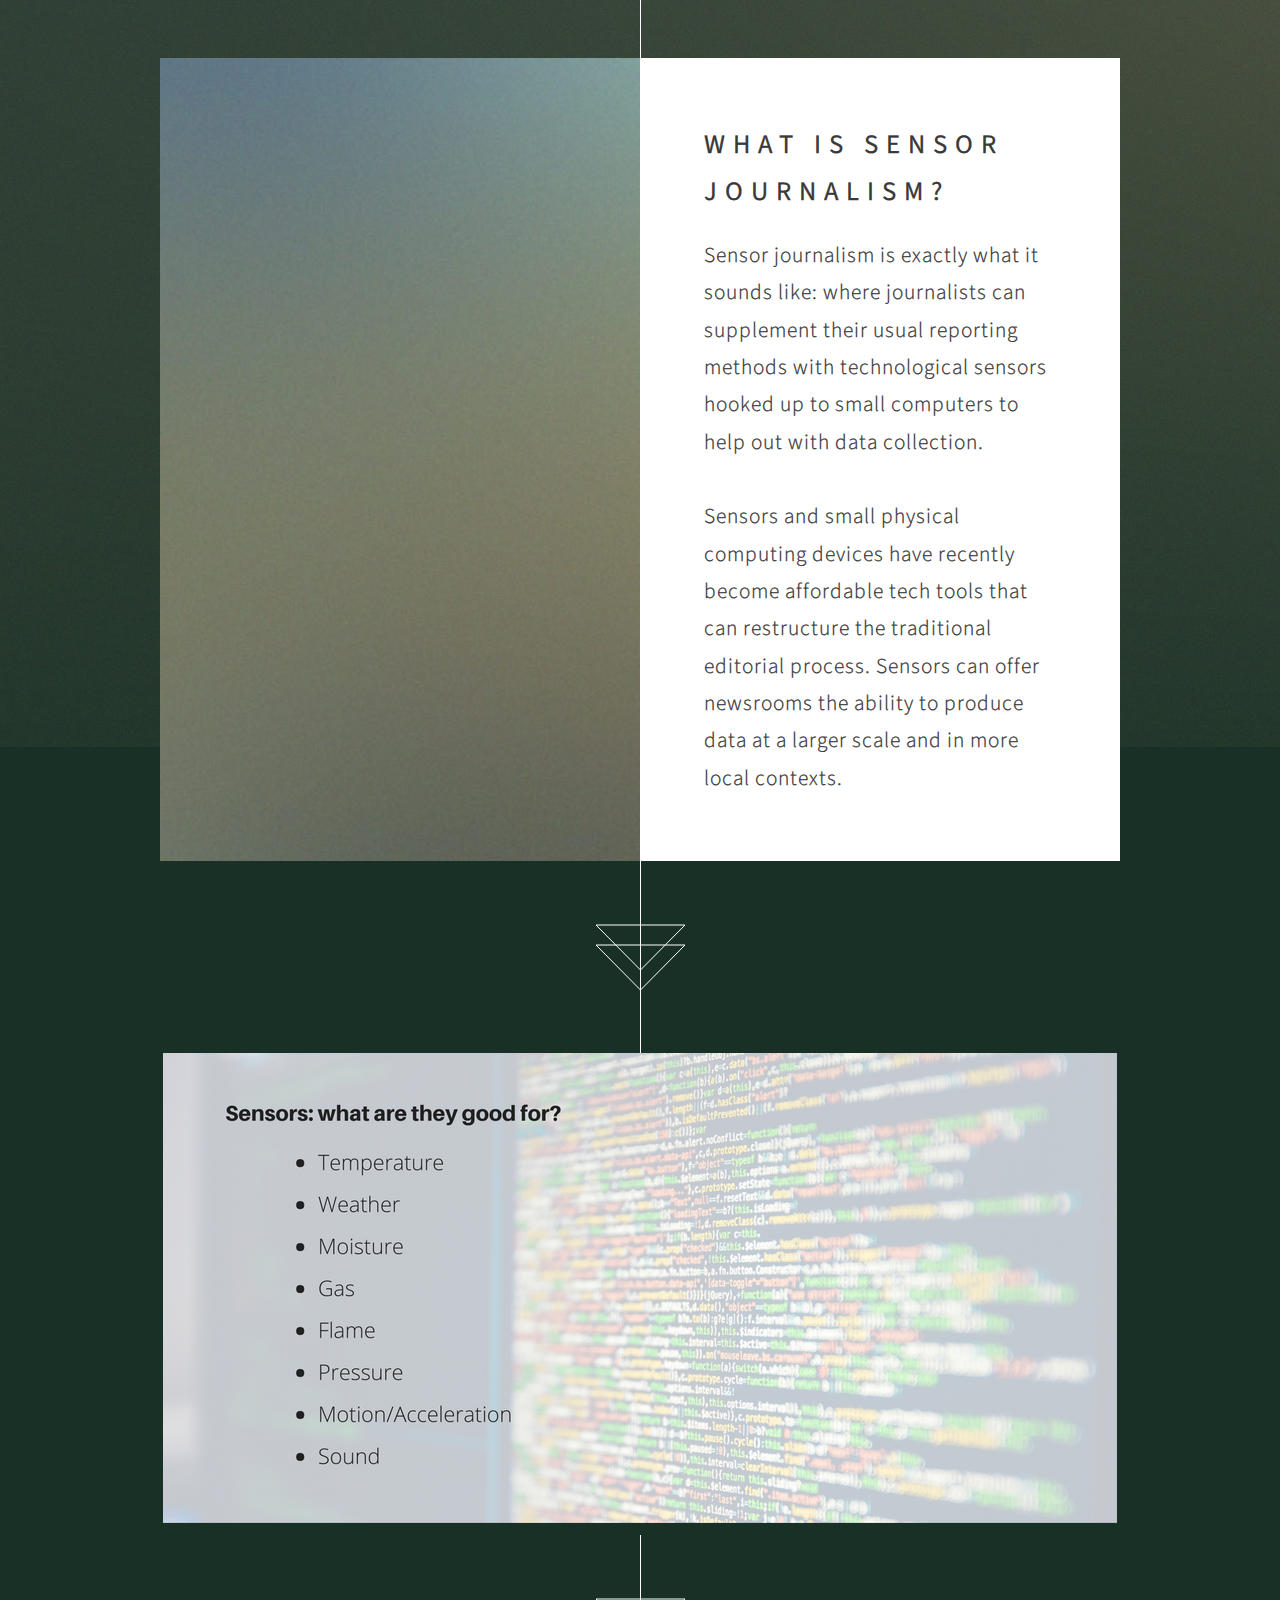
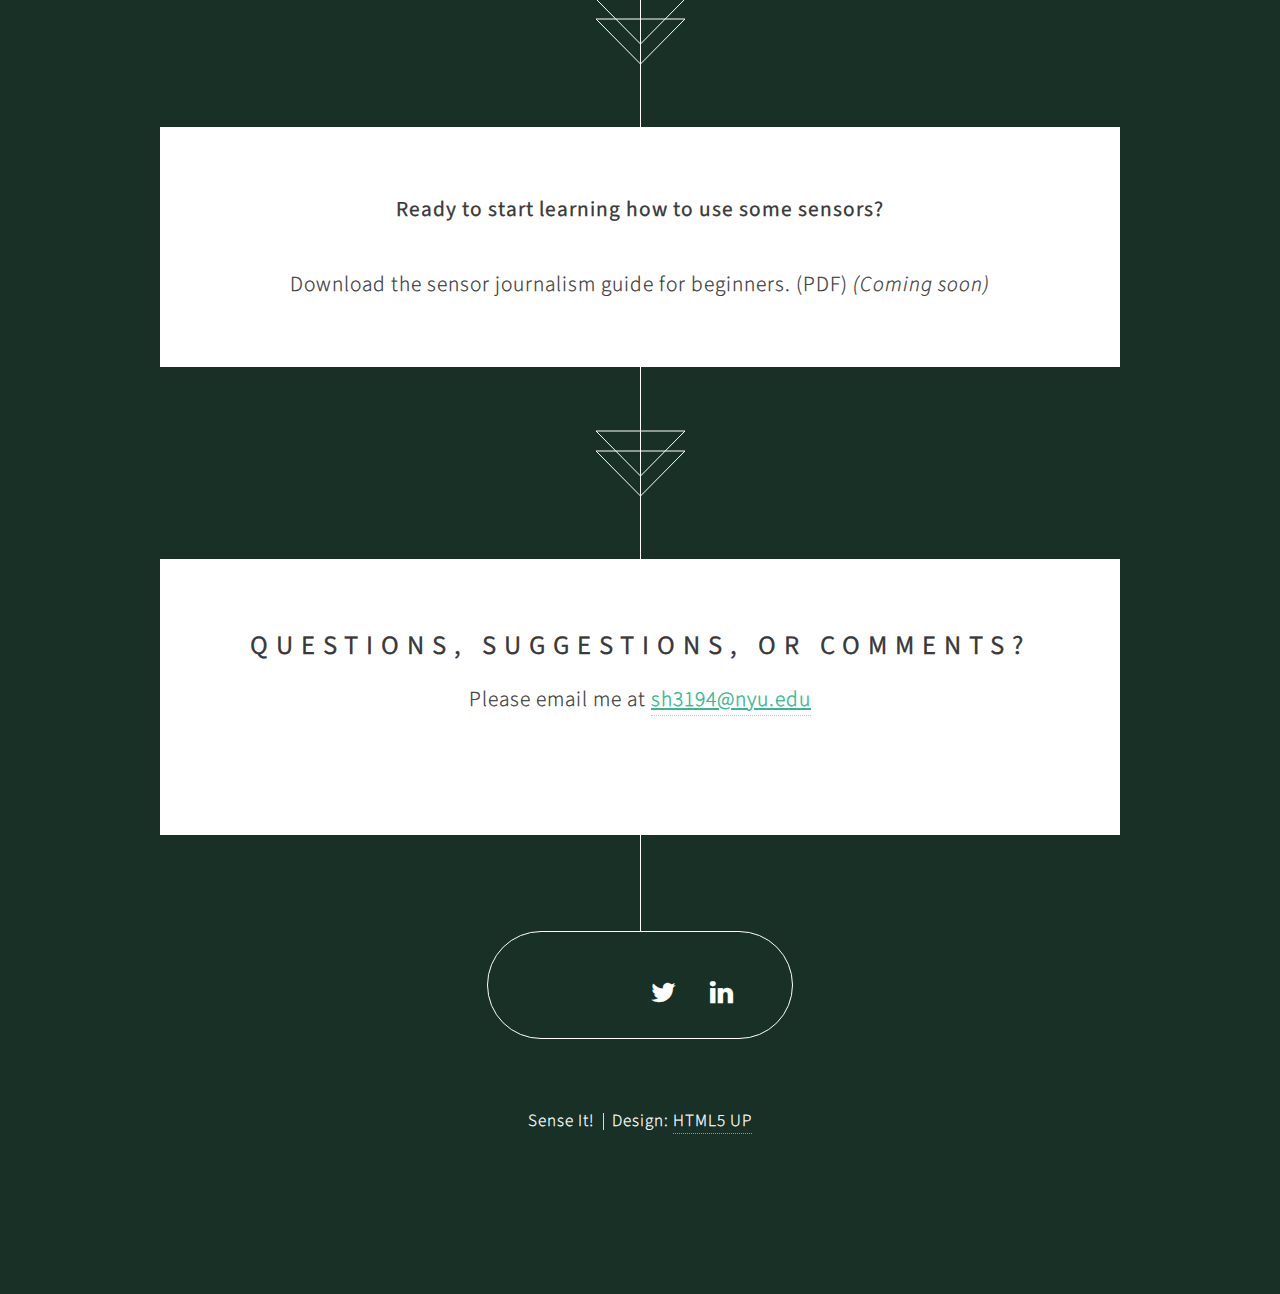
==== commit ef10c32d: "coming soon" ====
--- a/index.html
+++ b/index.html
@@ -80,7 +80,9 @@
 					<b>Ready to start learning how to use some sensors?</b>
 					<br>
 					<br>
-				<u>Download the sensor journalism guide for beginners. (PDF) </u></center>
+				Download the sensor journalism guide for beginners. (PDF)
+				<i>(Coming soon)</i>
+			</center>
 			</section>
 
 			</article>
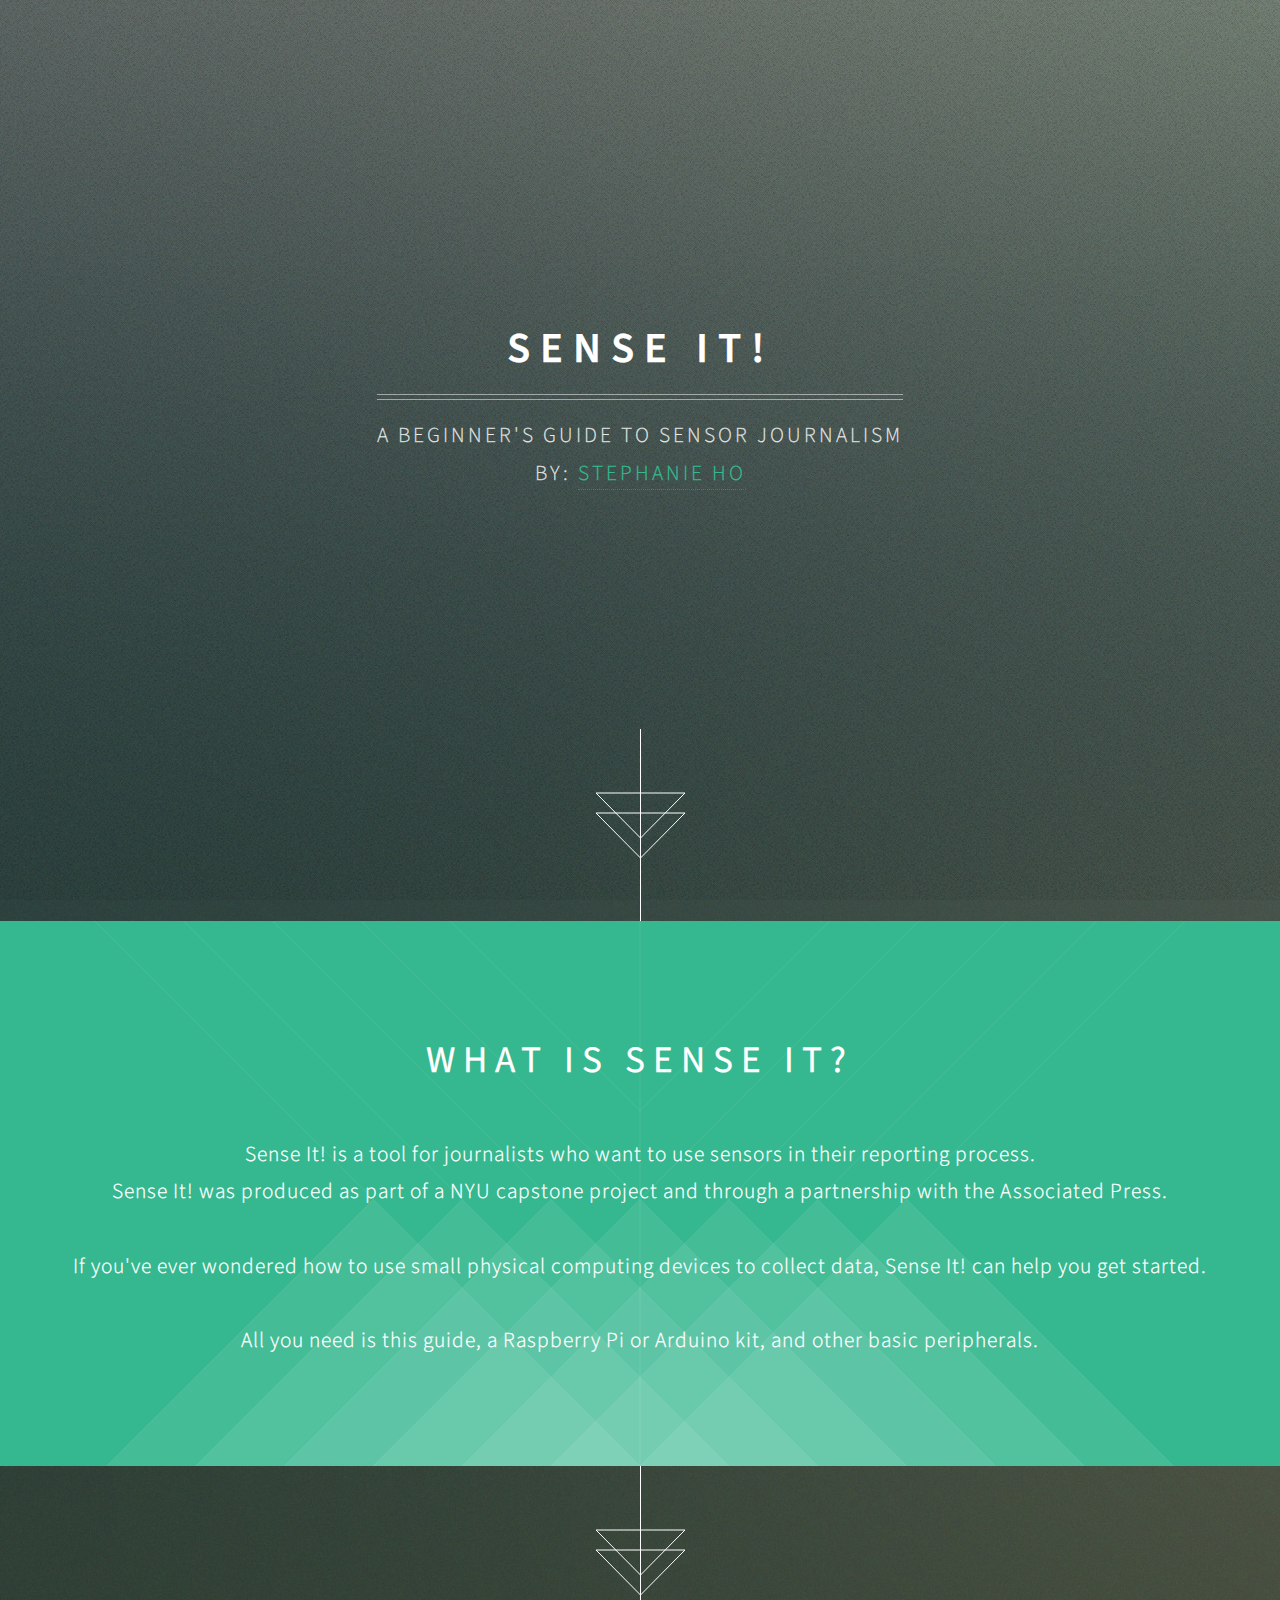
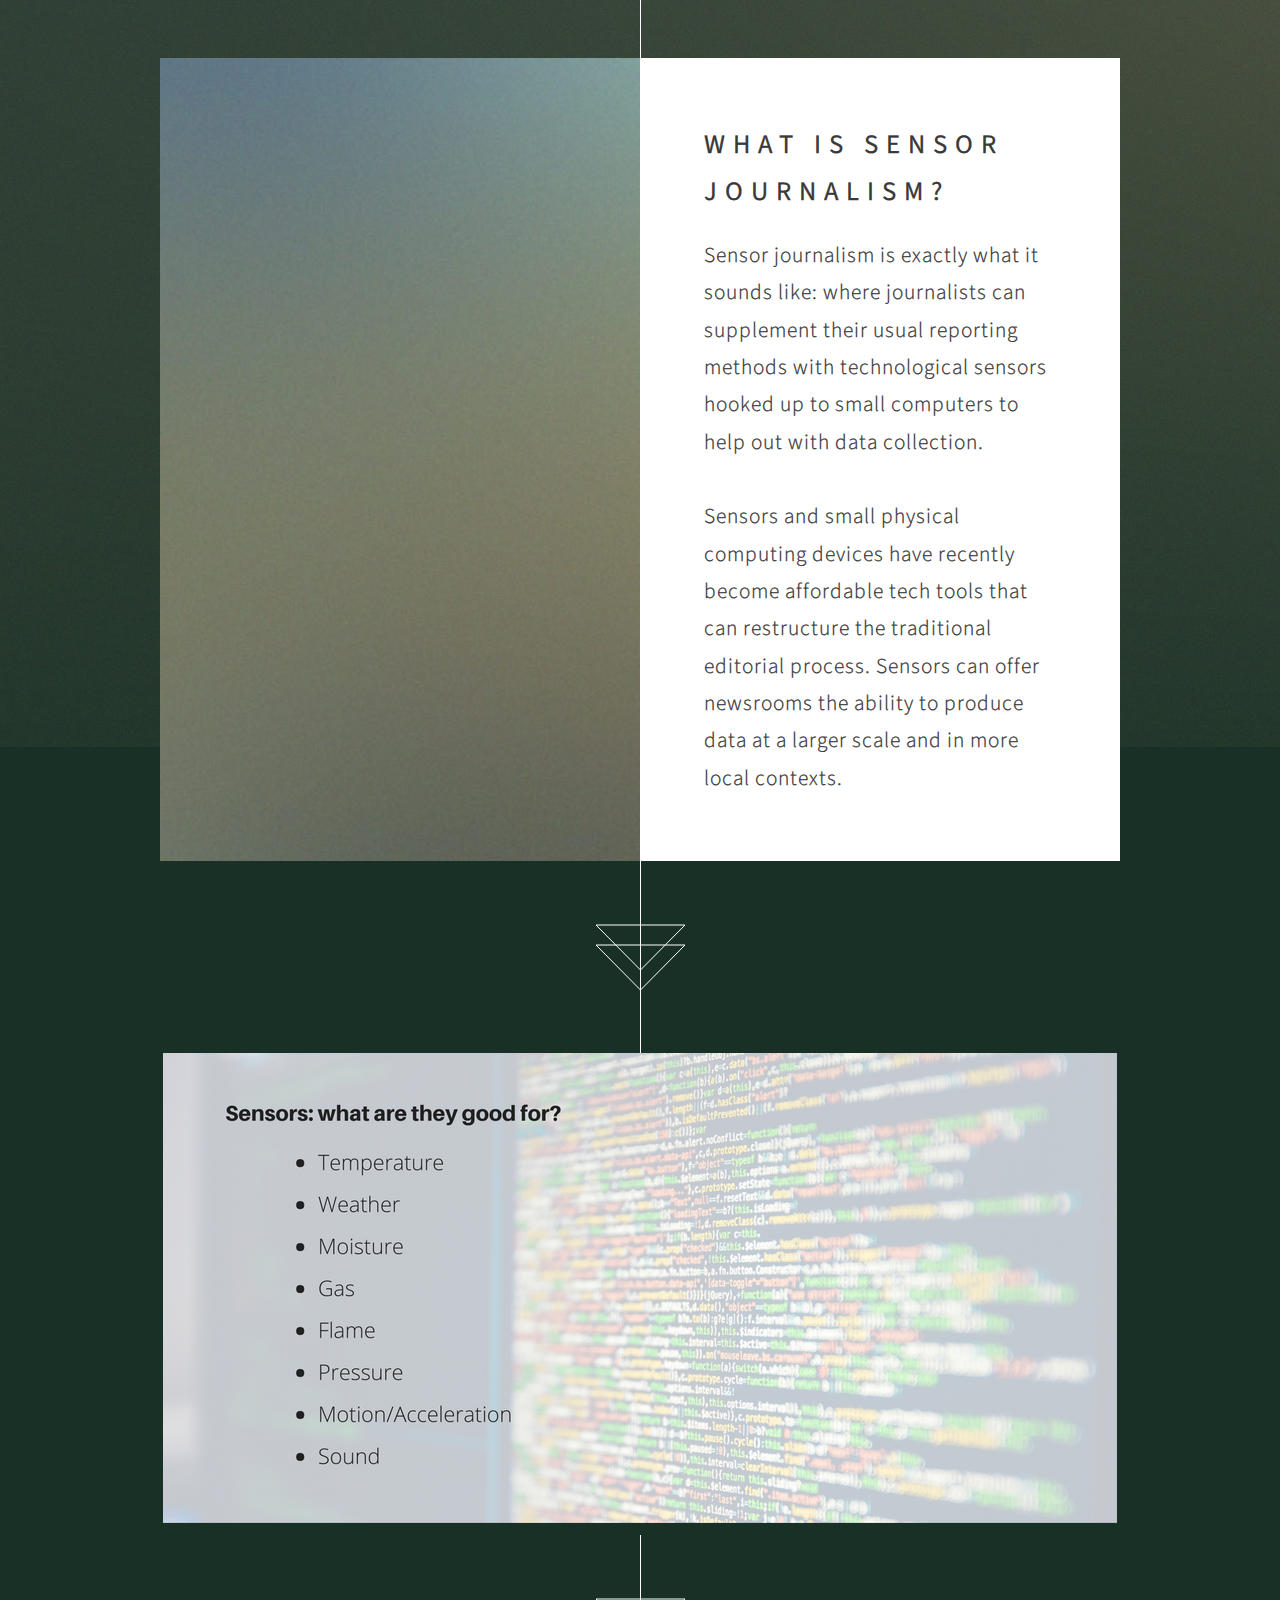
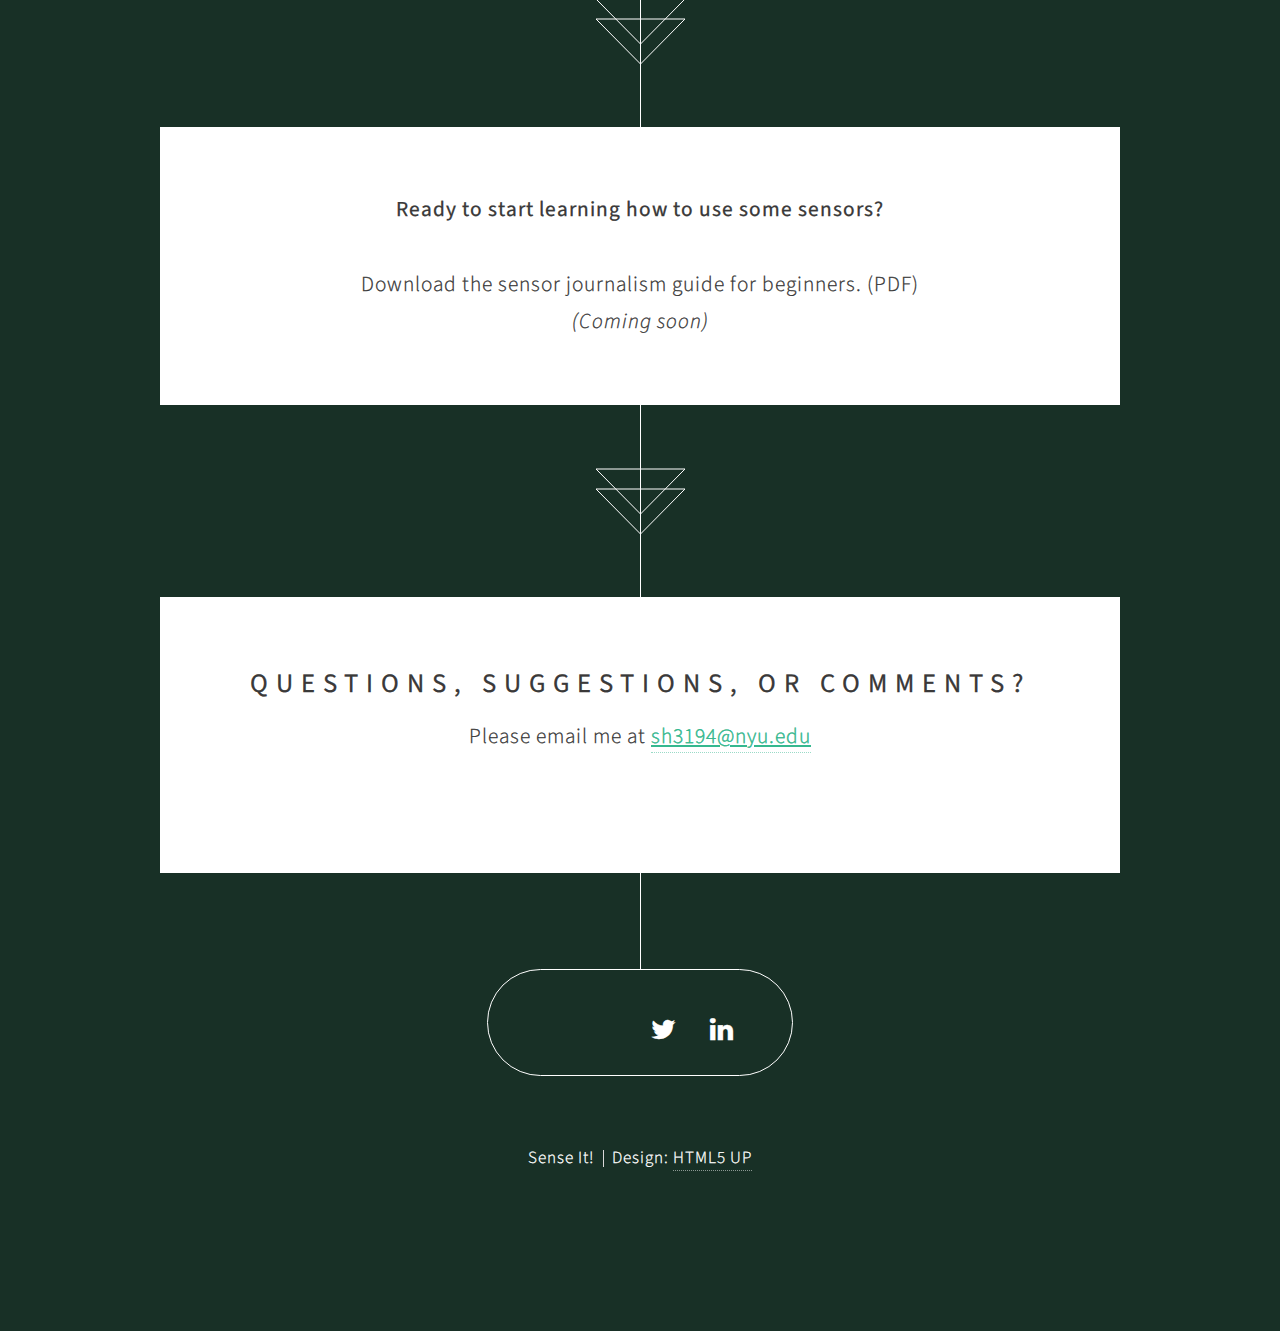
==== commit be0b7b5f: "space" ====
--- a/index.html
+++ b/index.html
@@ -81,7 +81,7 @@
 					<br>
 					<br>
 				Download the sensor journalism guide for beginners. (PDF)
-				<i>(Coming soon)</i>
+				<i><br>(Coming soon)</i>
 			</center>
 			</section>
 
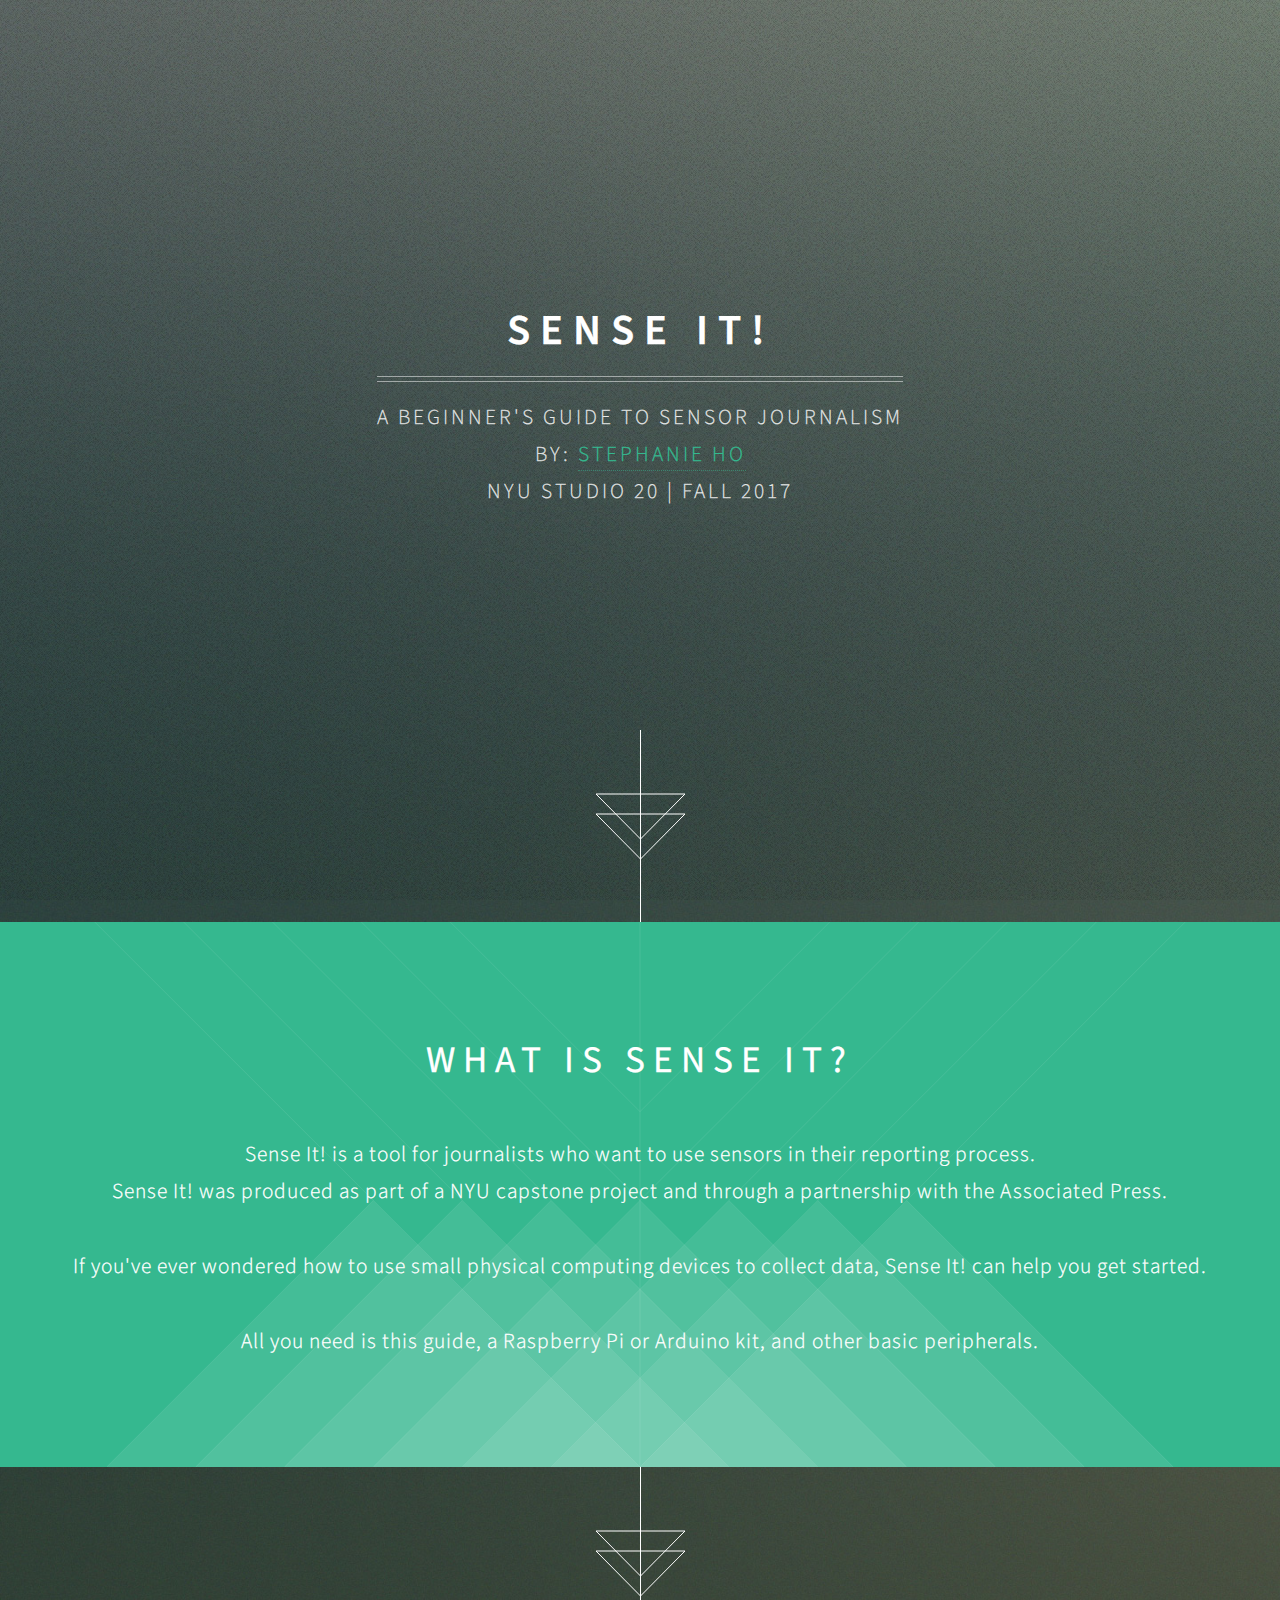
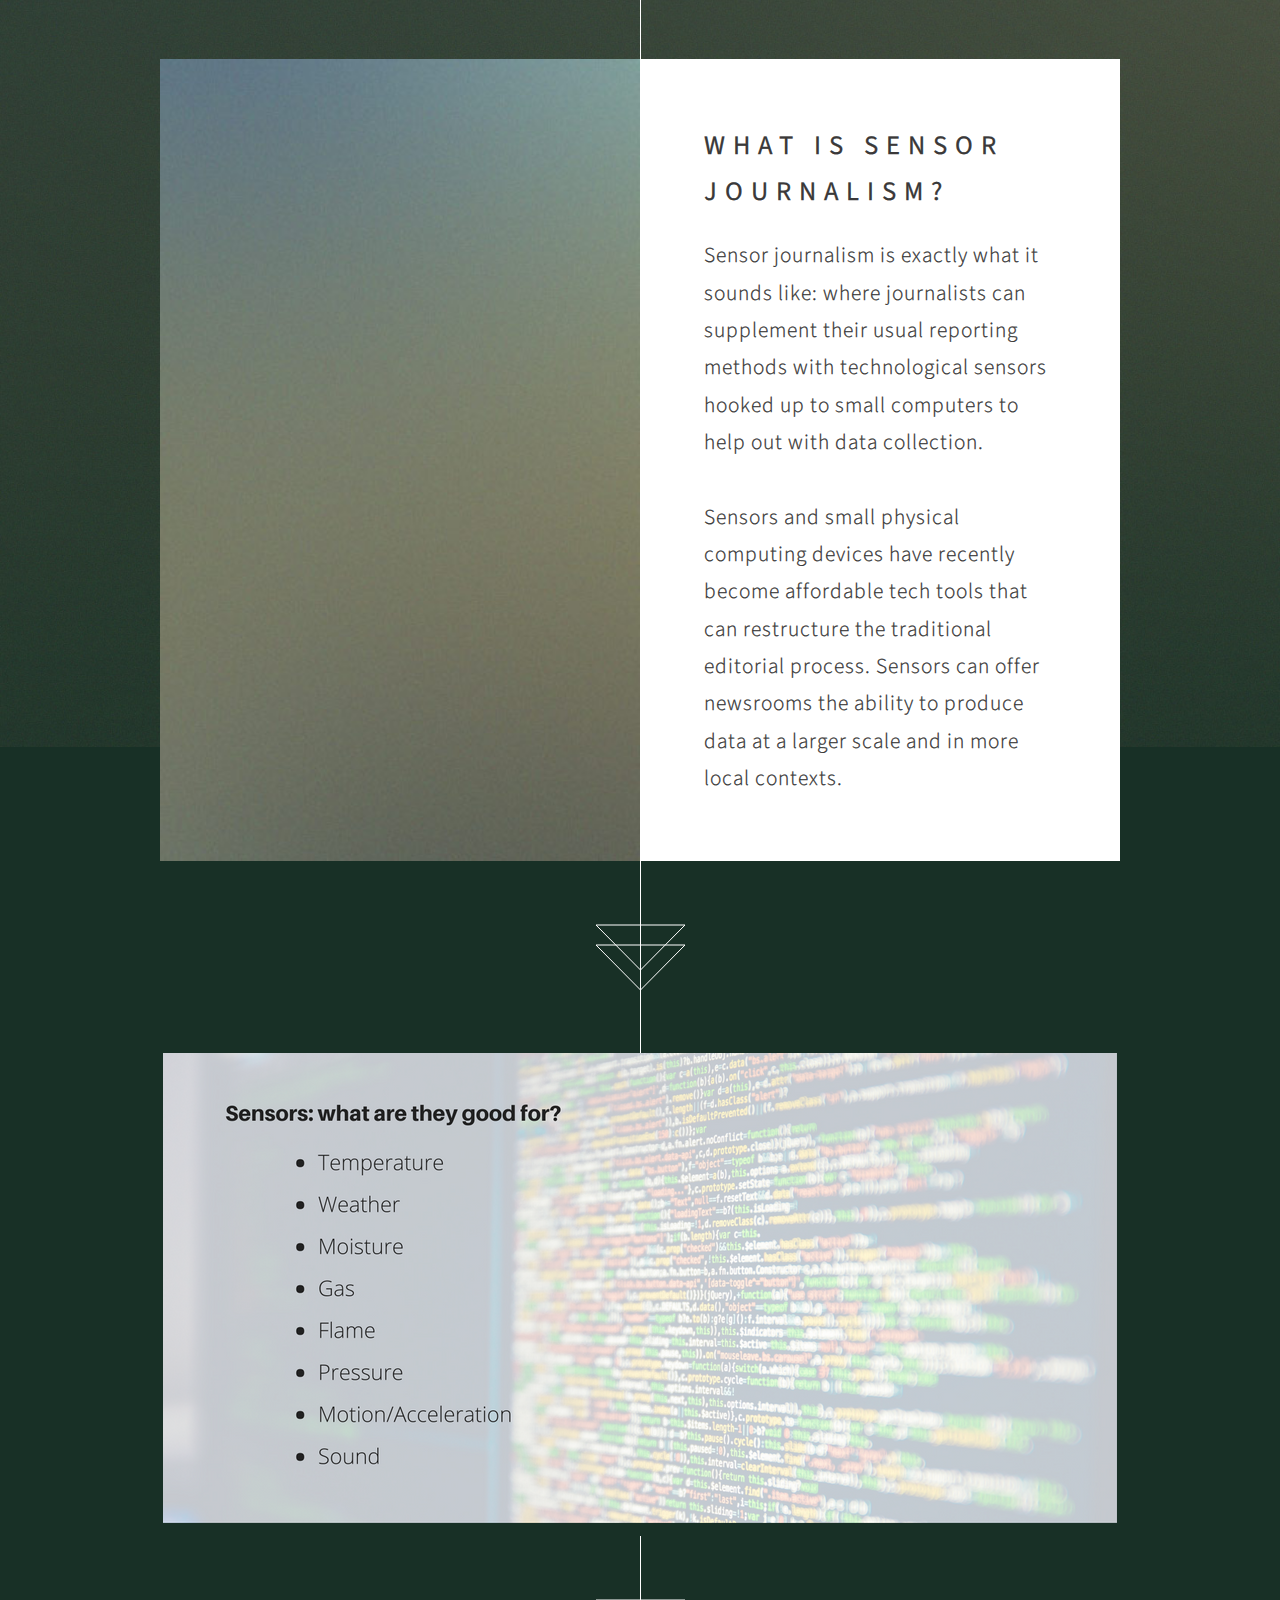
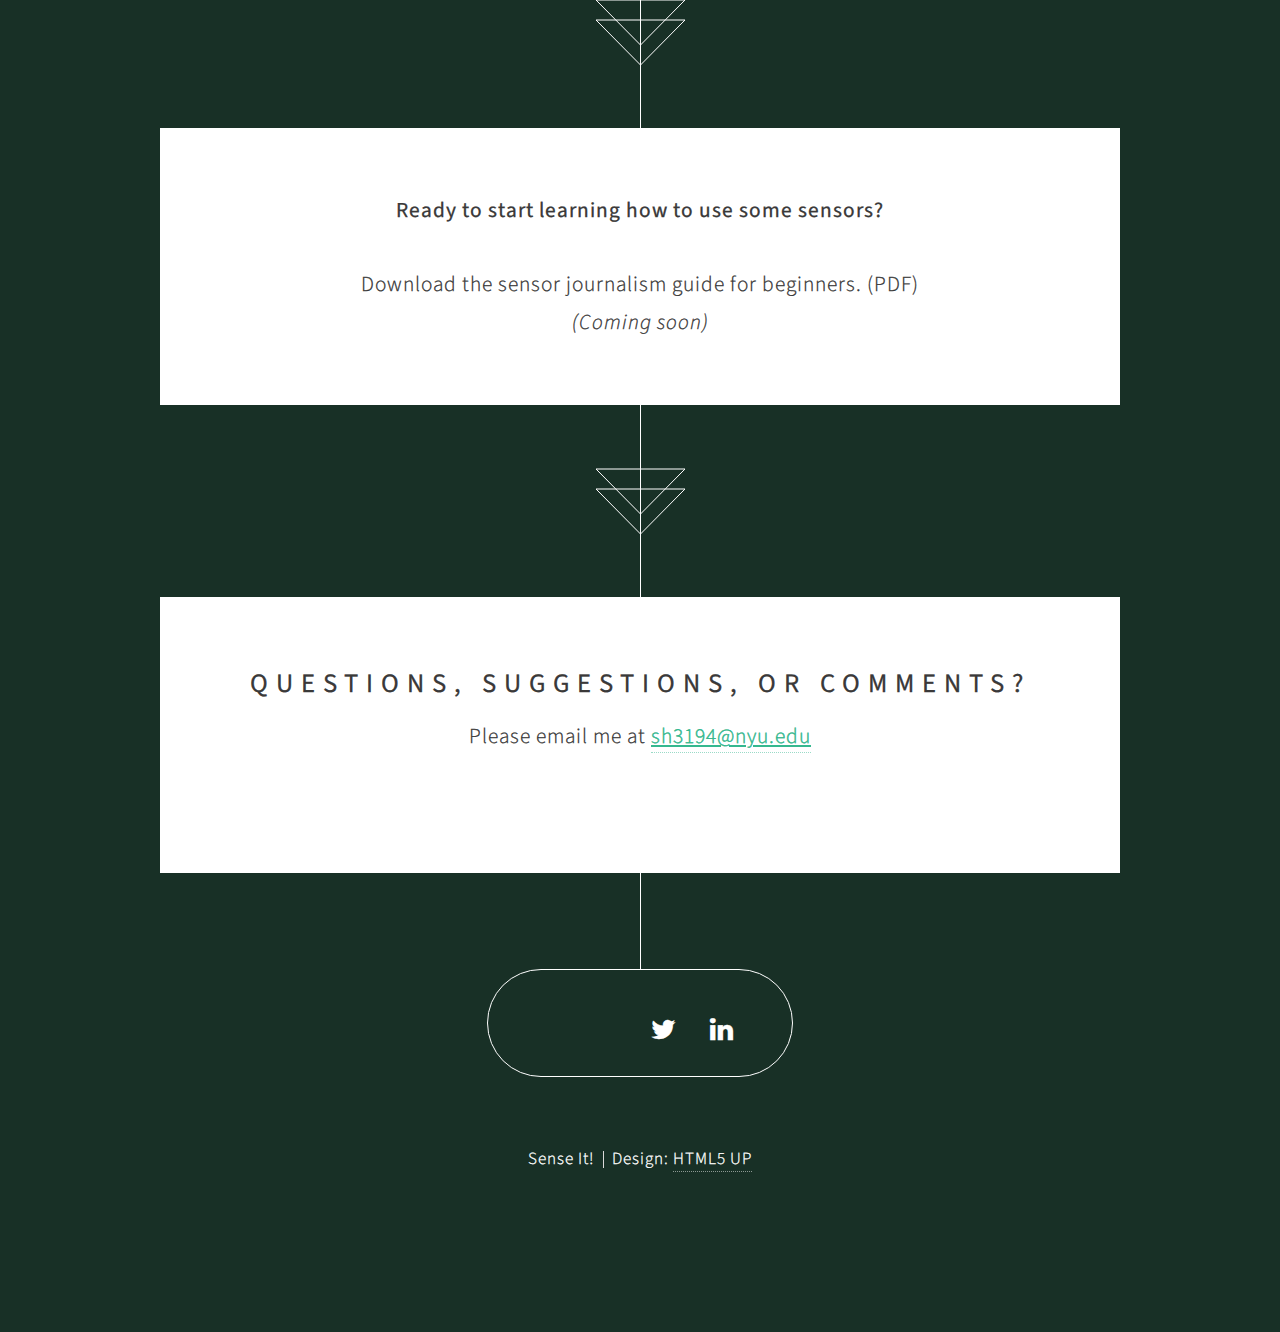
==== commit 84fa016e: "last bio" ====
--- a/index.html
+++ b/index.html
@@ -21,7 +21,11 @@
 					<h1>Sense It!</h1>
 					<p>A beginner's guide to sensor journalism
 						<br>
-					by: <a href="about.html">Stephanie Ho</a></p>
+					by: <a href="about.html">Stephanie Ho</a>
+					<br>
+					NYU Studio 20 | Fall 2017
+
+				</p>
 				</header>
 				<footer>
 					<!-- <a href="#banner" class="button style2 scrolly-middle">SENSE IT.</a> -->
